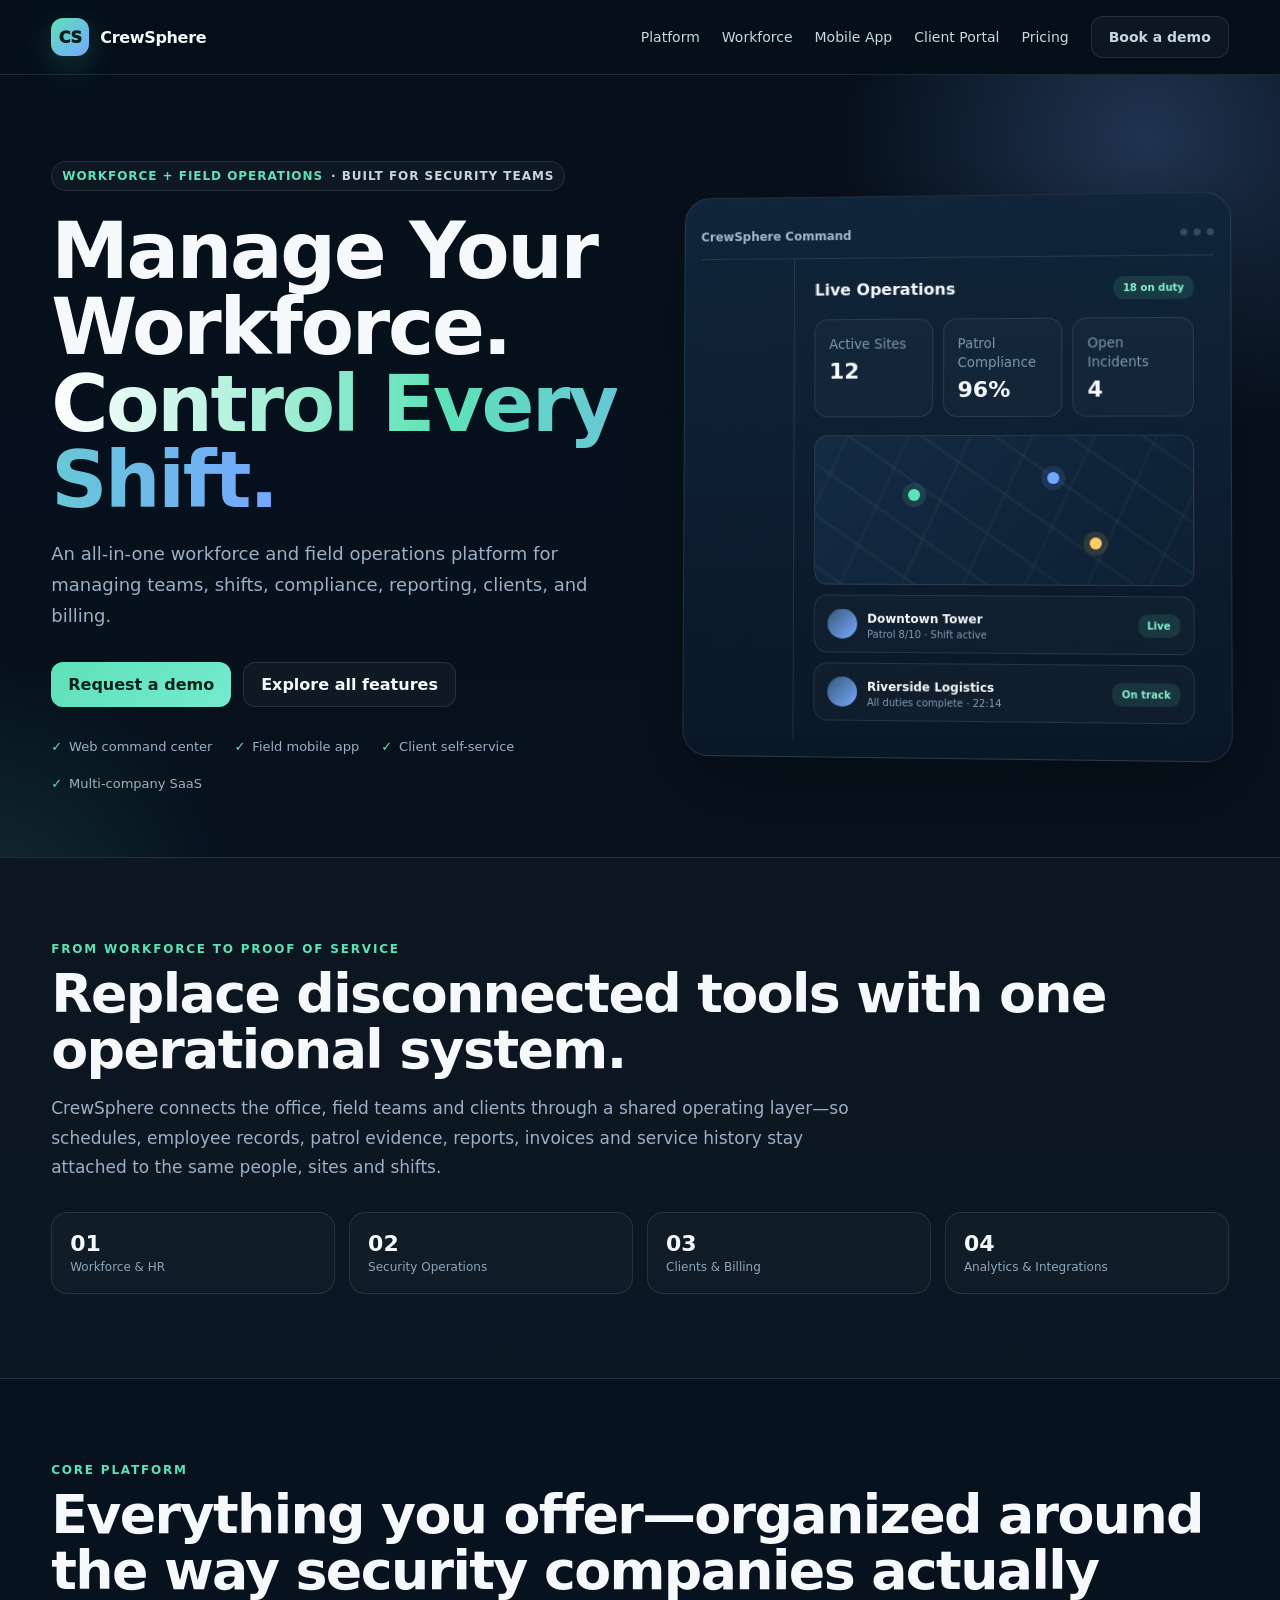
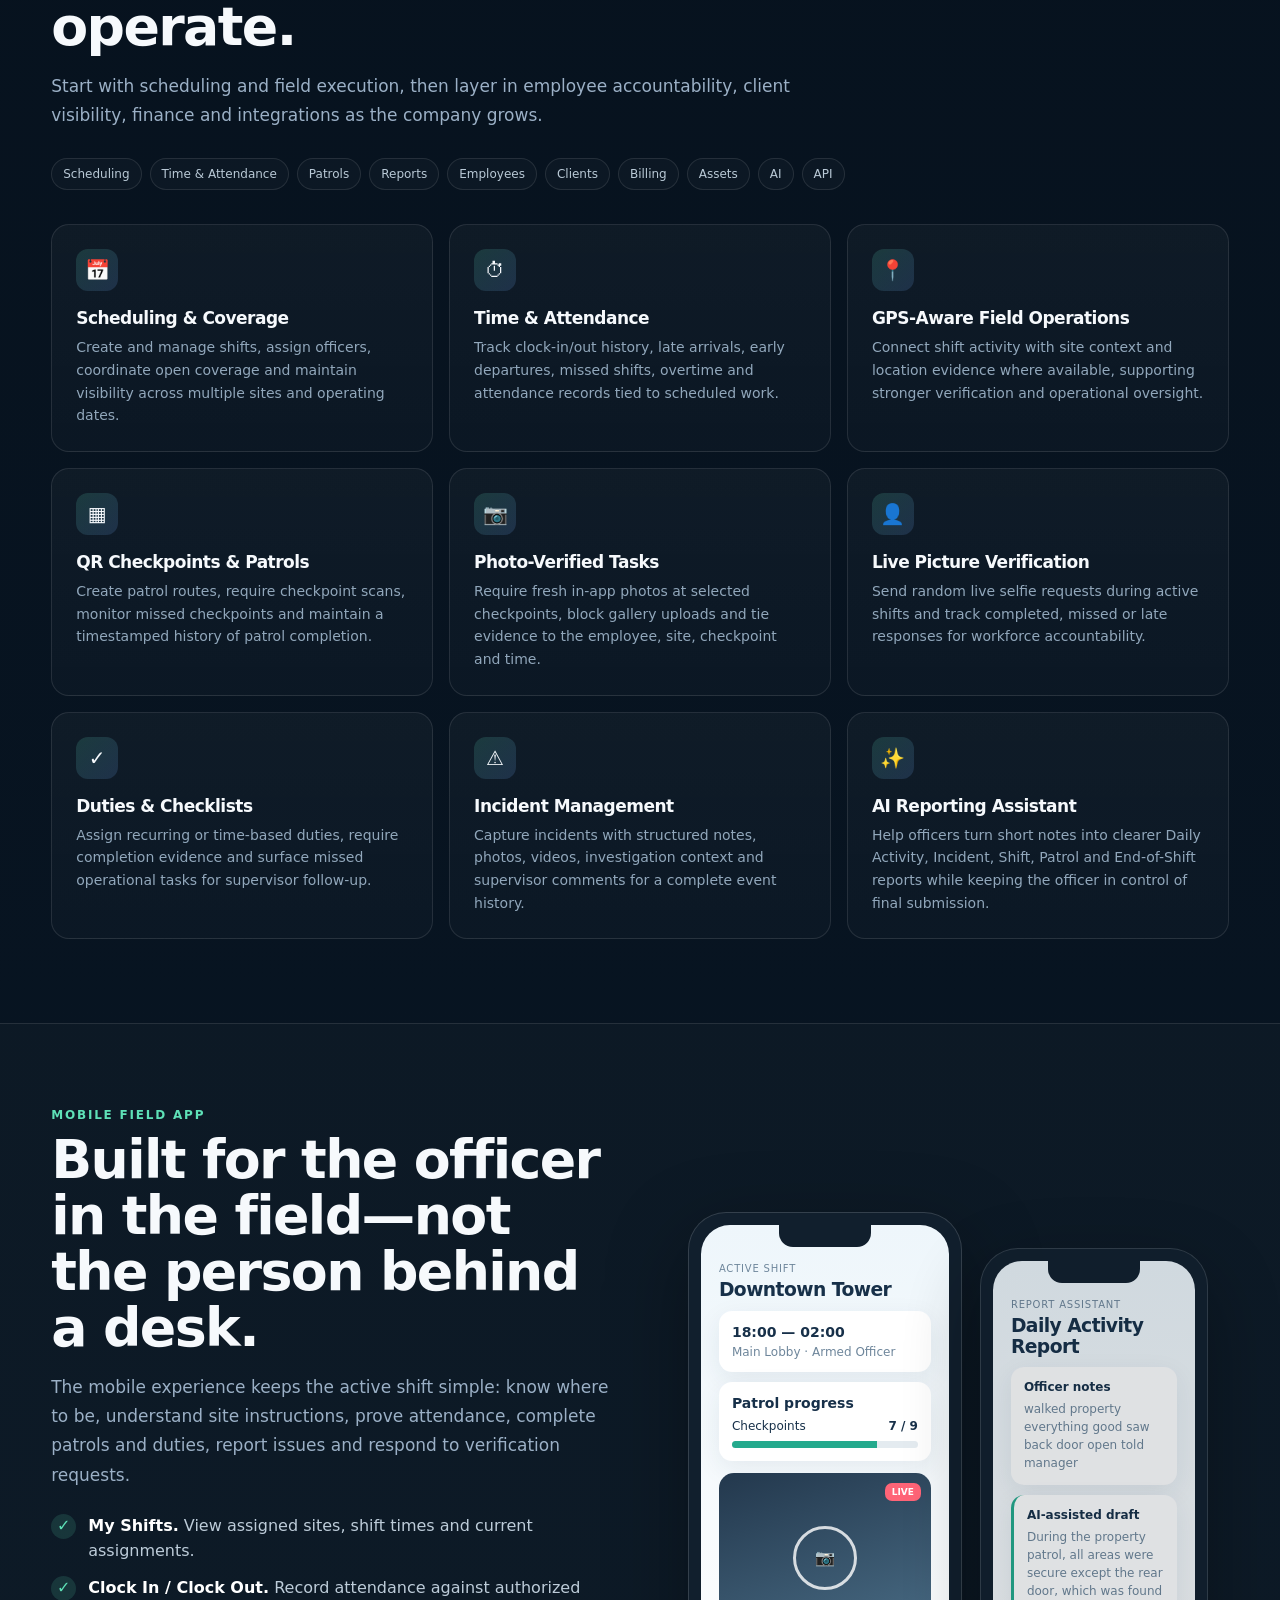
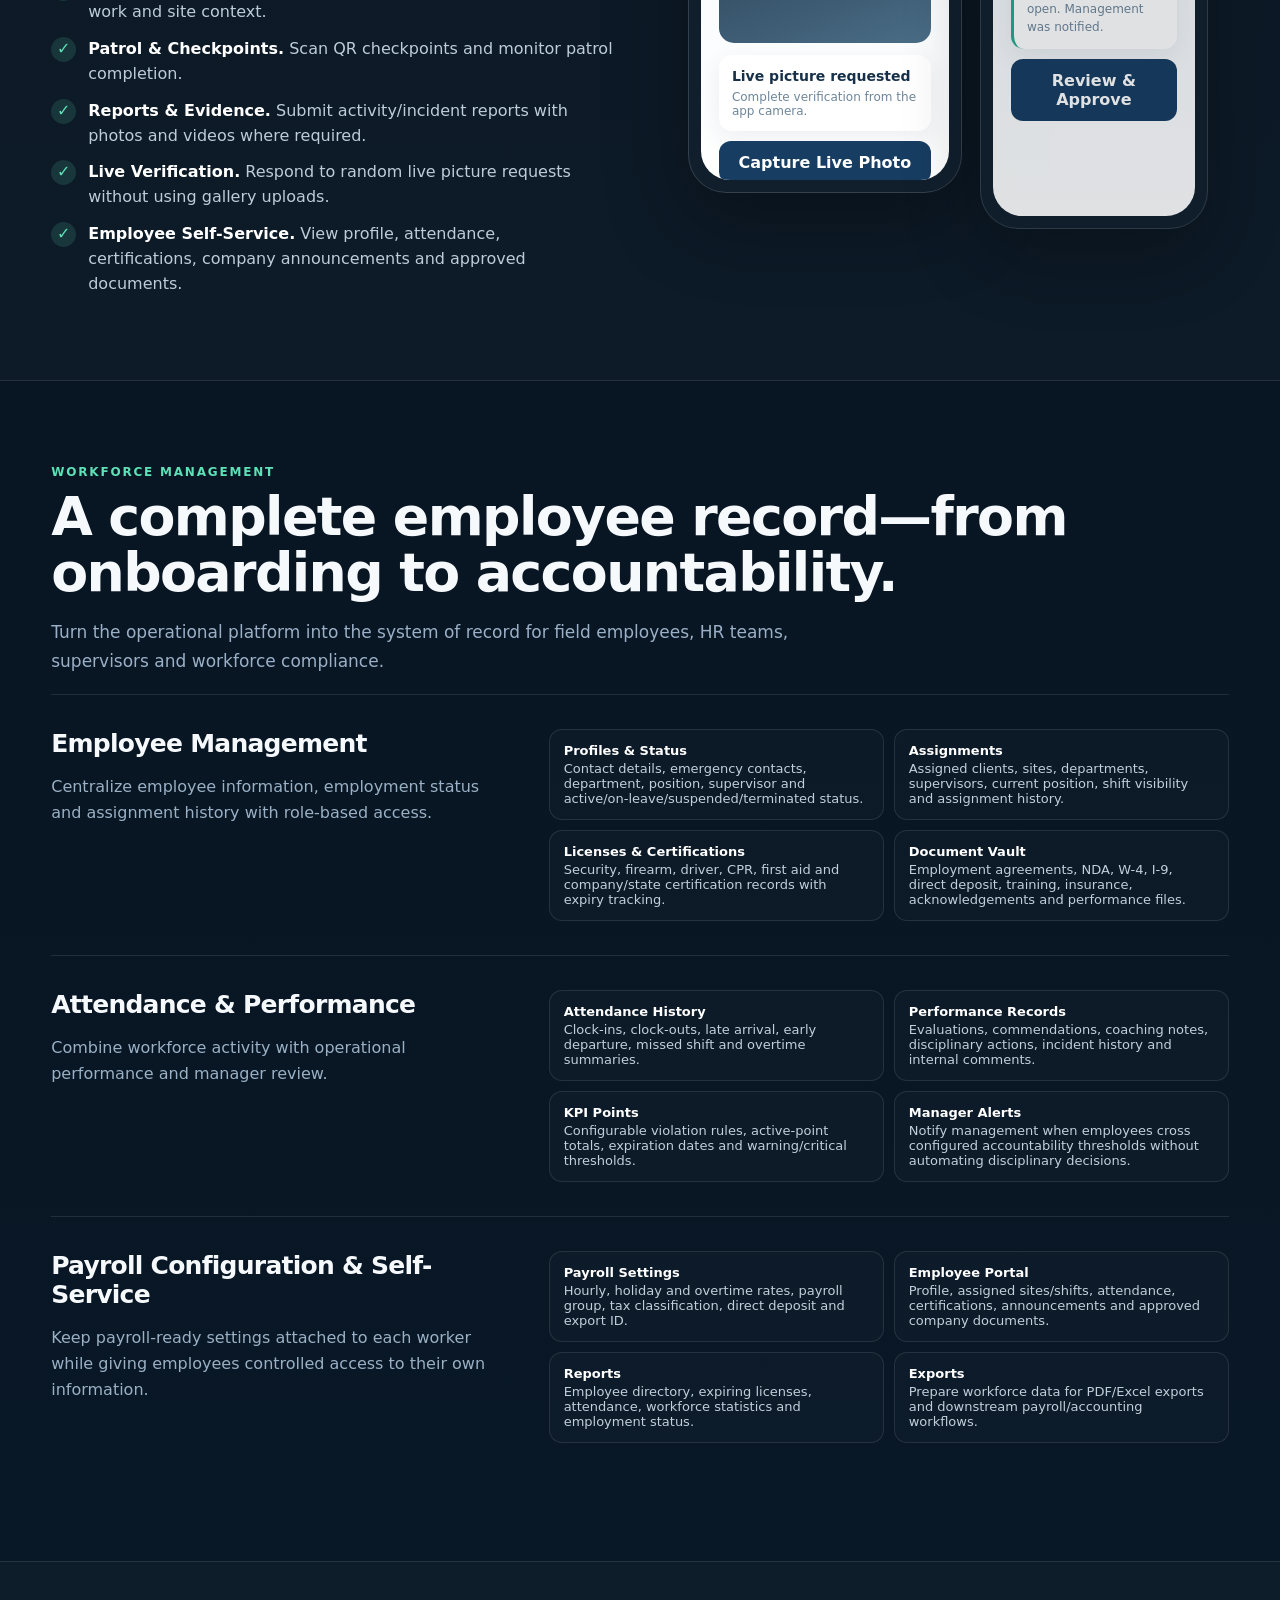
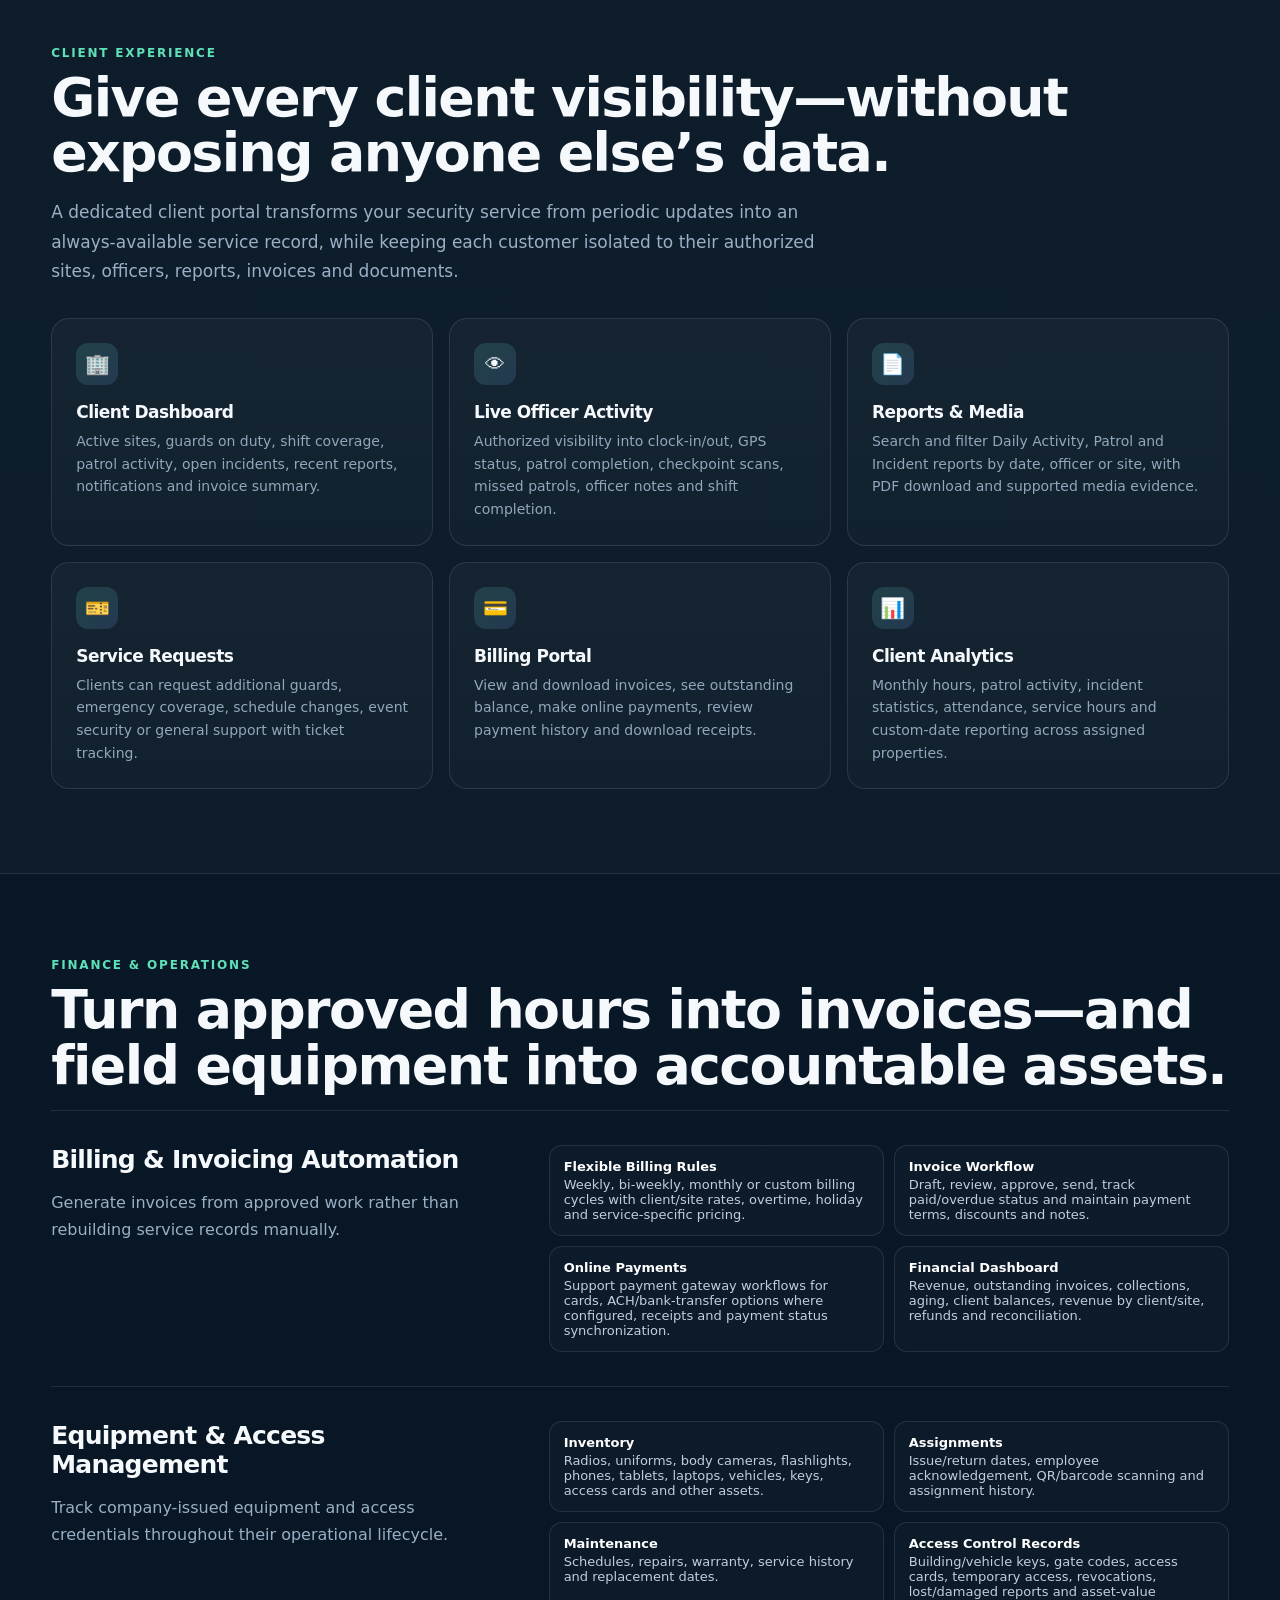
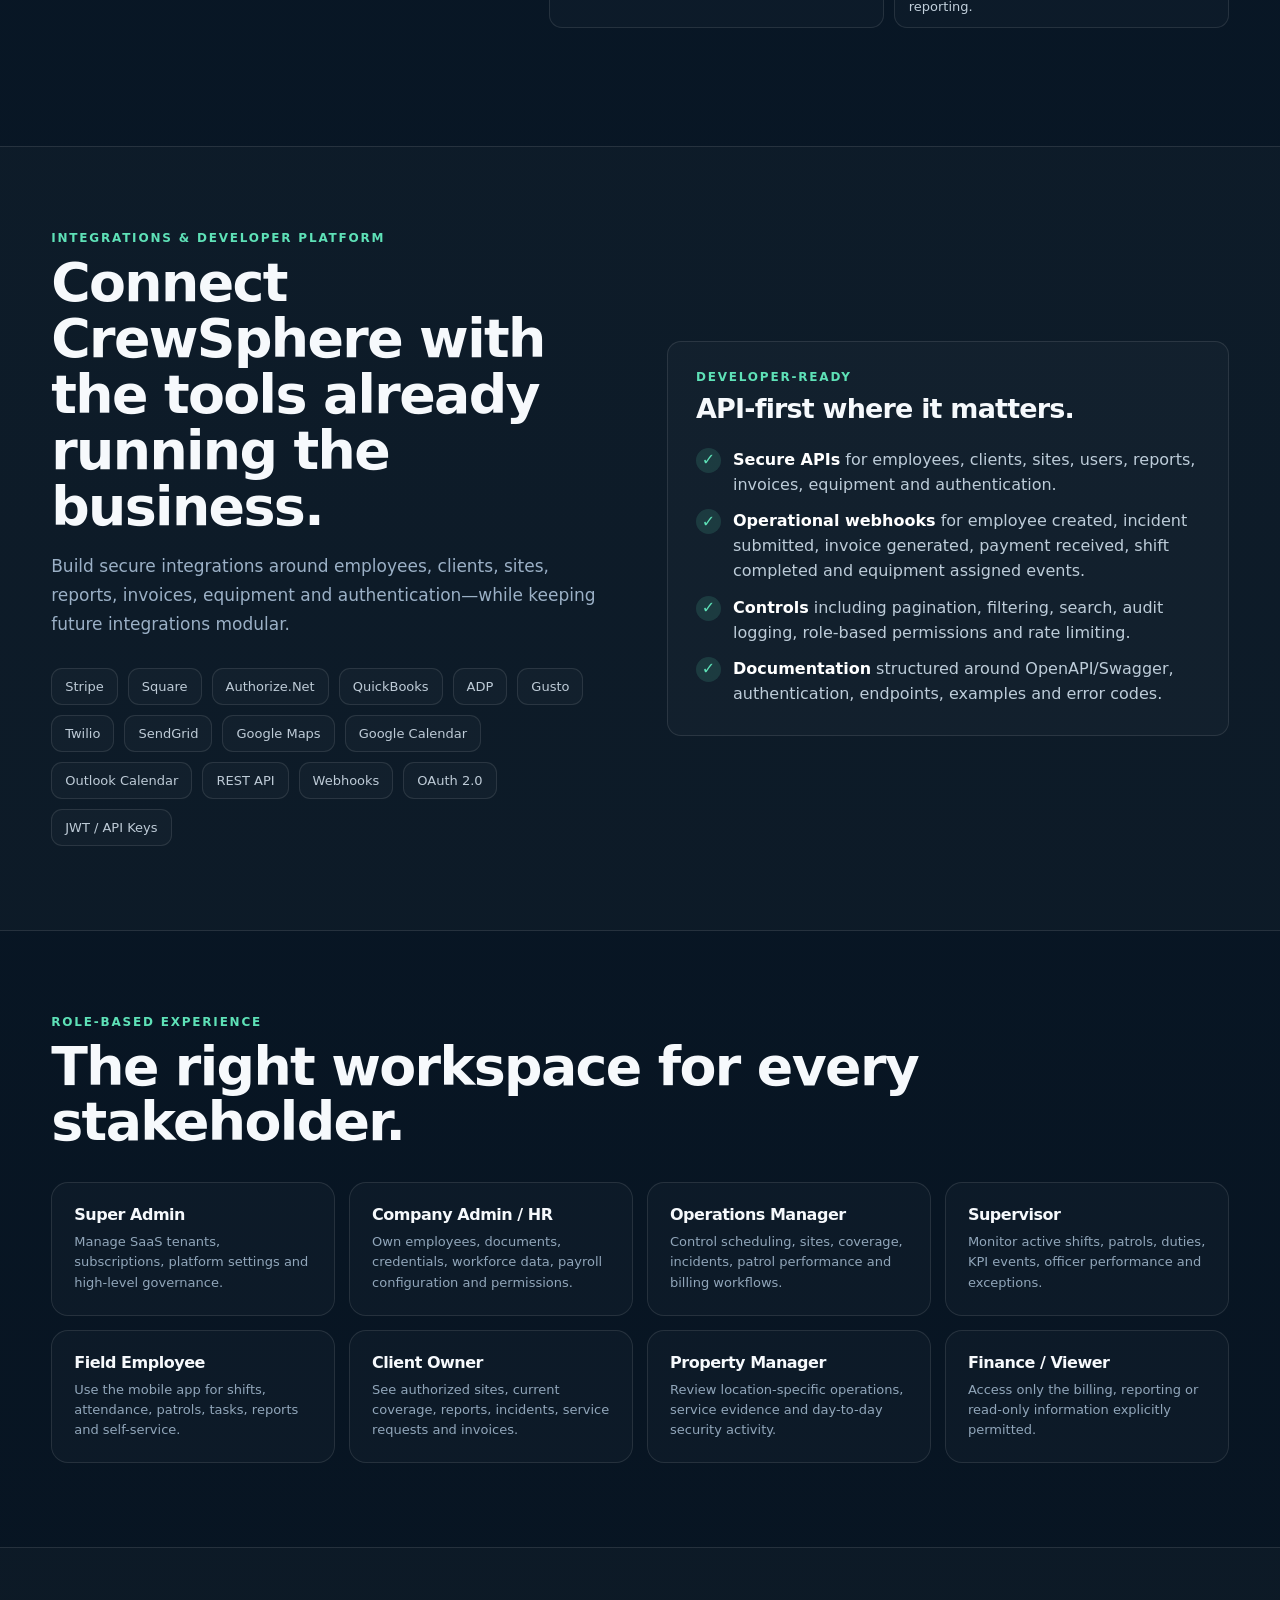
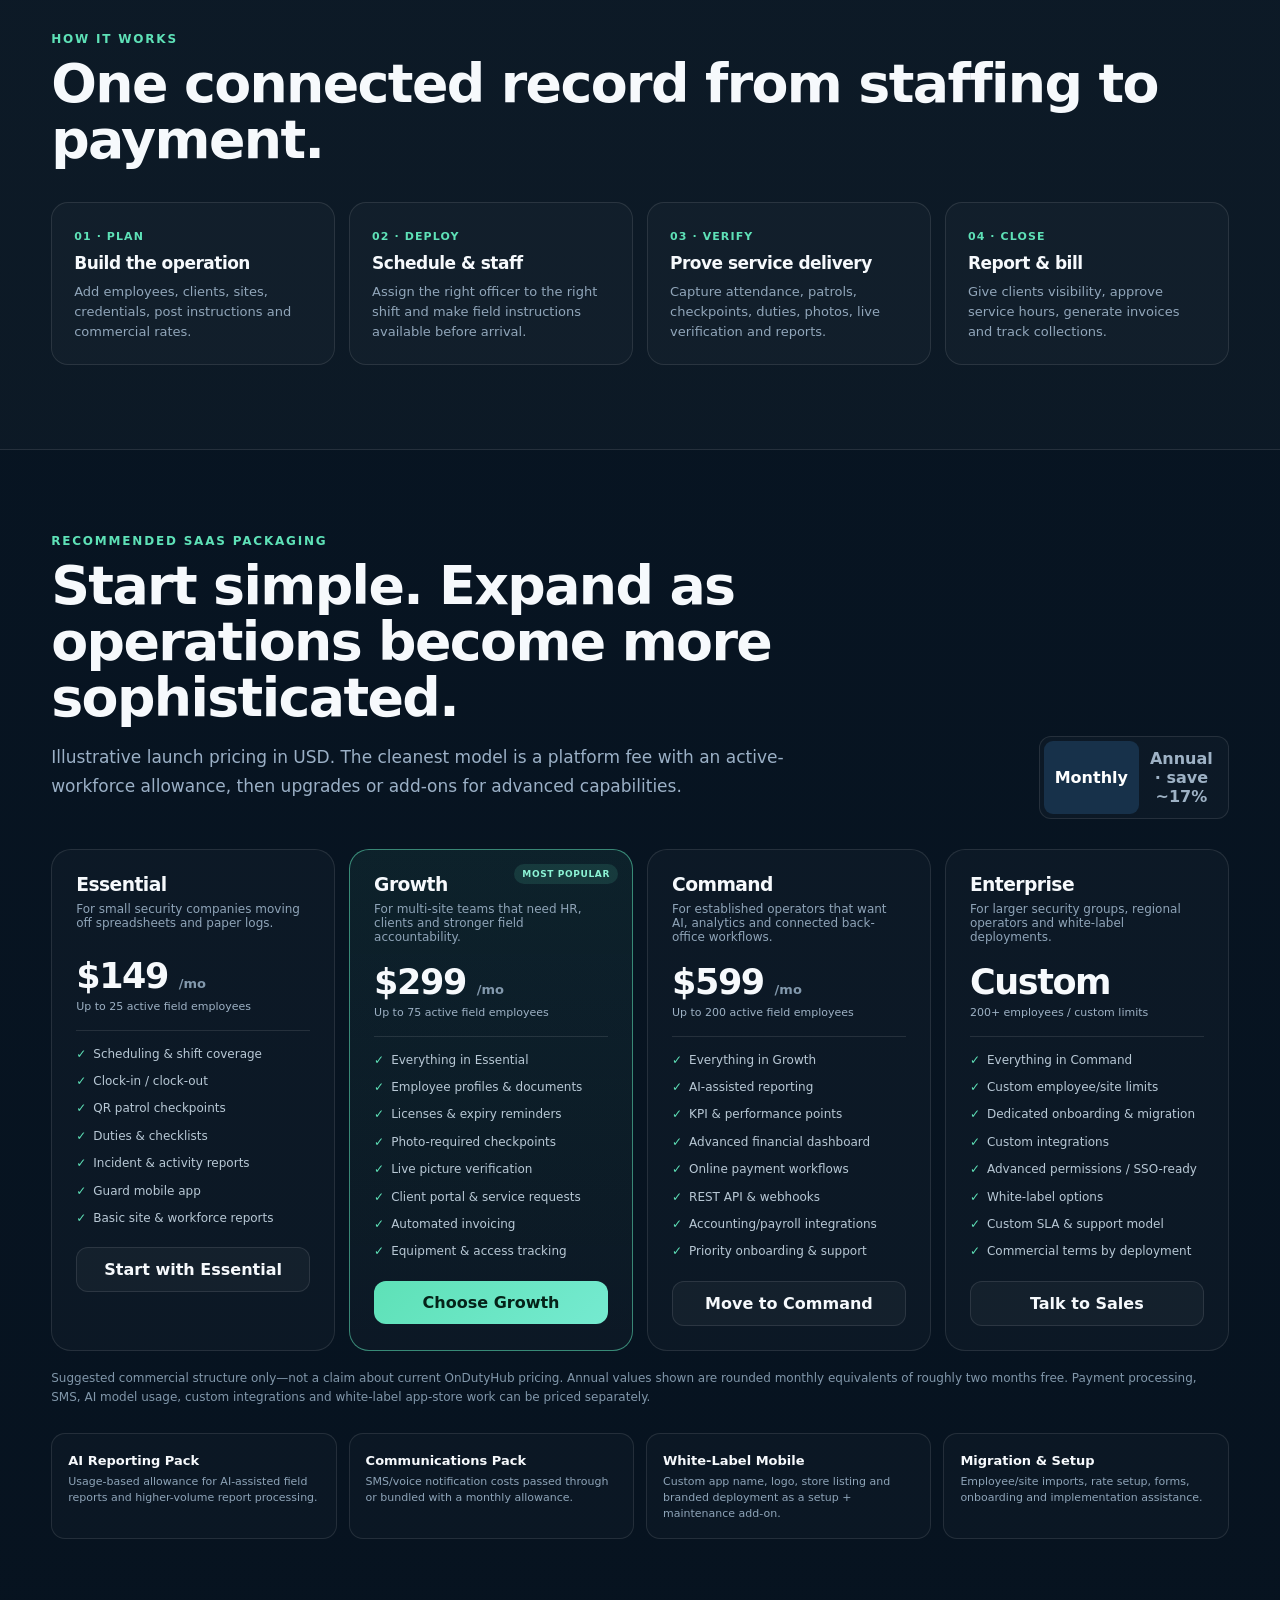
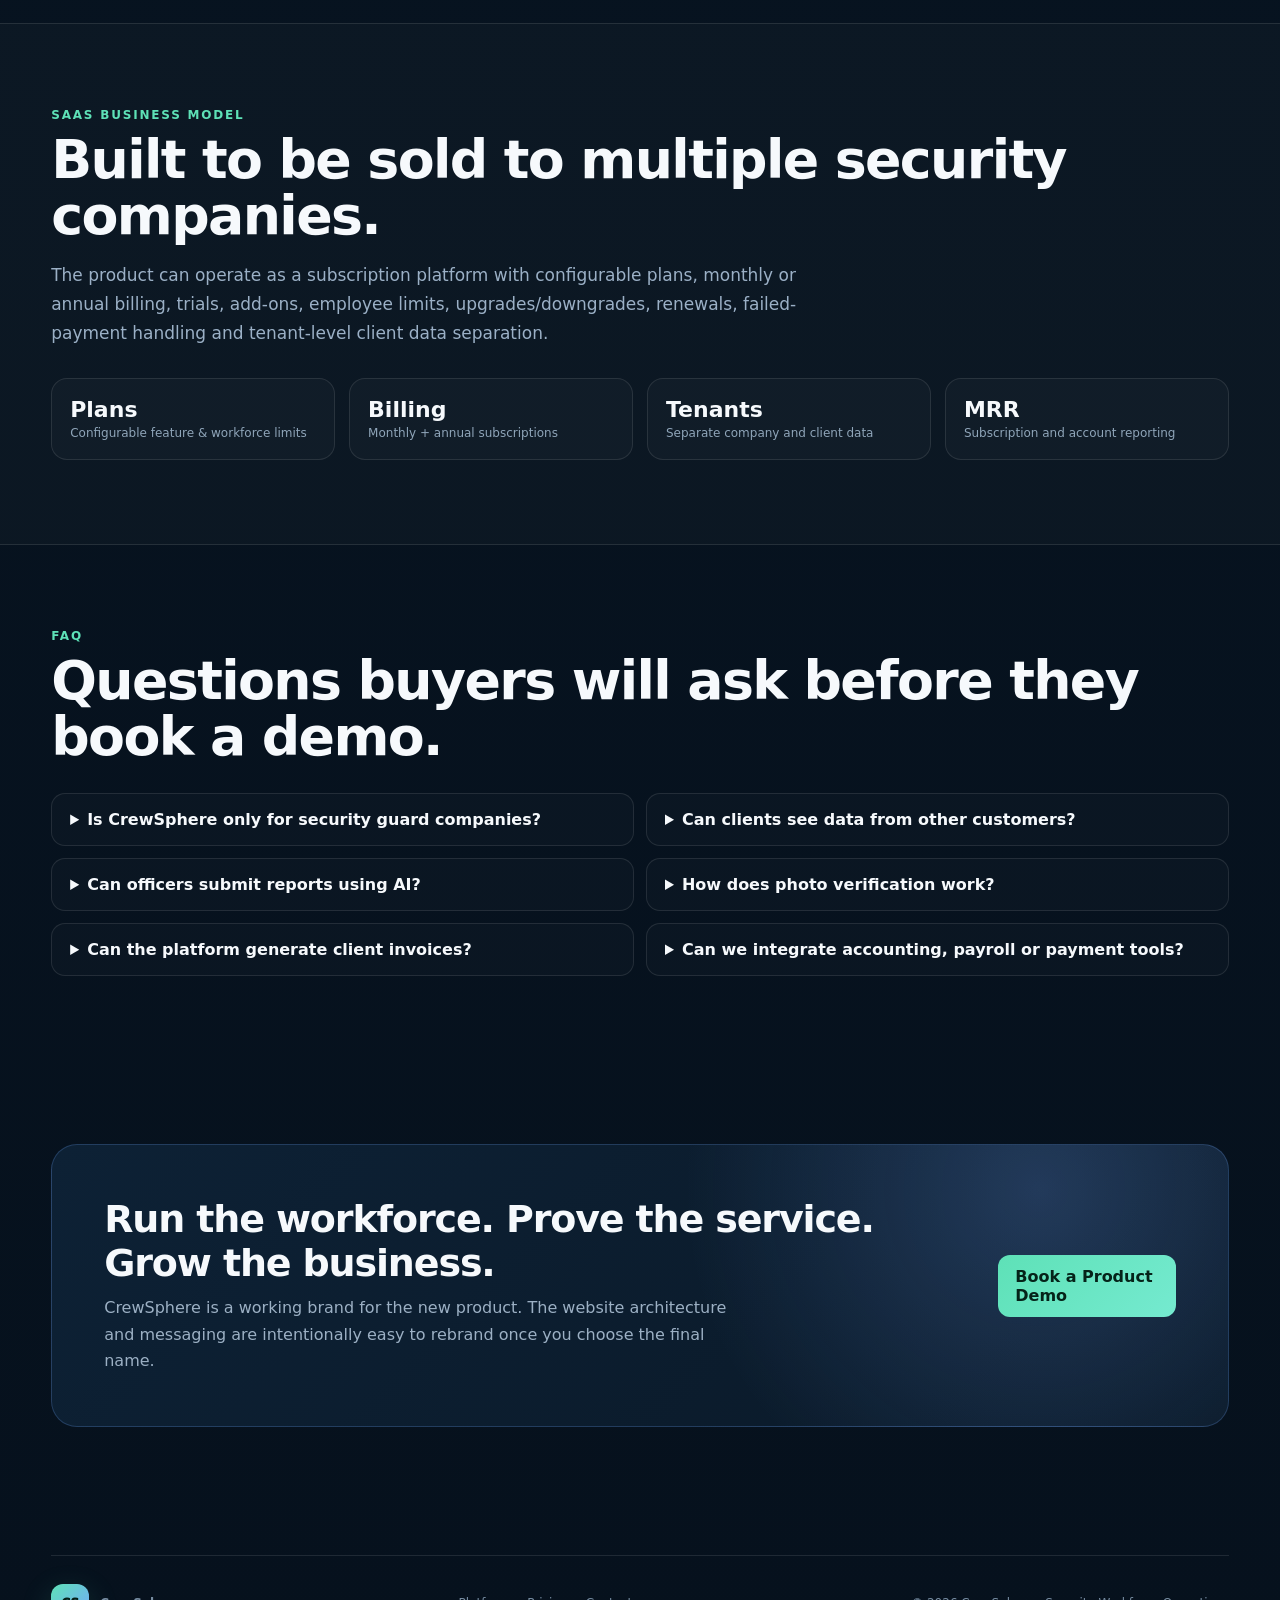
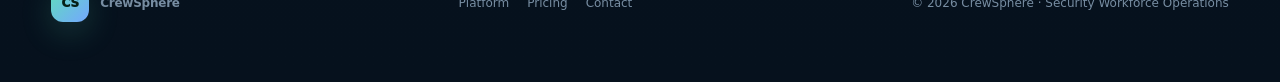
==== index.html @ 6fa88375 "Add CrewSphere marketing website" ====
<!DOCTYPE html>
<html lang="en">
<head>
  <meta charset="UTF-8" />
  <meta name="viewport" content="width=device-width, initial-scale=1.0" />
  <meta name="description" content="CrewSphere is an all-in-one workforce and field operations platform for managing teams, shifts, compliance, reporting, clients, and billing." />
  <title>CrewSphere — Manage Your Workforce. Control Every Shift.</title>
  <style>
    :root{
      --bg:#07111d;--bg2:#0a1726;--panel:#0d1d2e;--panel2:#10263d;--ink:#f6f9fc;--muted:#9bb0c6;
      --brand:#5ee1b7;--brand2:#74a7ff;--warn:#ffca69;--danger:#ff7f8f;--line:rgba(255,255,255,.10);
      --shadow:0 26px 80px rgba(0,0,0,.34);--radius:22px
    }
    *{box-sizing:border-box}html{scroll-behavior:smooth}body{margin:0;font-family:Inter,ui-sans-serif,system-ui,-apple-system,BlinkMacSystemFont,"Segoe UI",sans-serif;background:linear-gradient(180deg,#06101b 0%,#091827 46%,#06111d 100%);color:var(--ink)}
    a{color:inherit;text-decoration:none}button{font:inherit}.wrap{width:min(1200px,92%);margin:auto}.muted{color:var(--muted)}
    .nav{position:sticky;top:0;z-index:50;background:rgba(6,16,27,.82);backdrop-filter:blur(18px);border-bottom:1px solid var(--line)}
    .nav-inner{height:74px;display:flex;align-items:center;justify-content:space-between;gap:22px}.brand{display:flex;align-items:center;gap:11px;font-weight:850;letter-spacing:-.02em}.mark{display:grid;place-items:center;width:38px;height:38px;border-radius:12px;background:linear-gradient(135deg,var(--brand),var(--brand2));color:#052017;font-weight:950;box-shadow:0 10px 32px rgba(94,225,183,.18)}
    .navlinks{display:flex;align-items:center;gap:22px;color:#c9d6e2;font-size:14px}.navlinks>a:not(.btn):hover{color:#fff}.btn{display:inline-flex;align-items:center;justify-content:center;gap:8px;padding:12px 17px;border:1px solid var(--line);border-radius:12px;font-weight:750;cursor:pointer;transition:.2s}.btn:hover{transform:translateY(-1px);border-color:rgba(255,255,255,.25)}.btn.primary{background:linear-gradient(135deg,var(--brand),#75ead0);color:#052319;border:0}.btn.soft{background:rgba(255,255,255,.035)}
    .hero{padding:86px 0 66px;position:relative;overflow:hidden}.hero:before{content:"";position:absolute;width:650px;height:650px;border-radius:50%;background:radial-gradient(circle,rgba(116,167,255,.23),transparent 66%);right:-190px;top:-260px;pointer-events:none}.hero:after{content:"";position:absolute;width:500px;height:500px;border-radius:50%;background:radial-gradient(circle,rgba(94,225,183,.12),transparent 68%);left:-260px;bottom:-300px;pointer-events:none}
    .hero-grid{display:grid;grid-template-columns:1.02fr .98fr;gap:58px;align-items:center}.eyebrow{display:inline-flex;align-items:center;gap:8px;padding:7px 10px;border:1px solid var(--line);border-radius:999px;color:#c6d5e1;background:rgba(255,255,255,.035);font-size:12px;font-weight:800;letter-spacing:.08em;text-transform:uppercase}.eyebrow b{color:var(--brand)}
    h1,h2,h3,h4{letter-spacing:-.03em}h1{font-size:clamp(48px,6.2vw,78px);line-height:.98;margin:22px 0 20px}.gradient{background:linear-gradient(90deg,#fff,var(--brand),var(--brand2));-webkit-background-clip:text;background-clip:text;color:transparent}.lead{font-size:18px;line-height:1.72;color:var(--muted);max-width:720px}.hero-actions{display:flex;gap:12px;flex-wrap:wrap;margin-top:30px}.hero-meta{display:flex;gap:22px;flex-wrap:wrap;margin-top:32px;color:#9cb0c3;font-size:13px}.hero-meta span:before{content:"✓";color:var(--brand);font-weight:900;margin-right:7px}
    .app-shell{border:1px solid var(--line);border-radius:26px;background:linear-gradient(180deg,#10253a,#0a1726);box-shadow:var(--shadow);padding:16px;transform:perspective(1200px) rotateY(-3deg) rotateX(1deg)}.app-top{height:46px;border-bottom:1px solid var(--line);display:flex;align-items:center;justify-content:space-between;color:#a6b9ca;font-size:12px}.lights{display:flex;gap:6px}.light{width:7px;height:7px;border-radius:50%;background:#334c63}.app-body{display:grid;grid-template-columns:96px 1fr;min-height:468px}.app-side{border-right:1px solid var(--line);padding:18px 10px}.side-line{height:9px;border-radius:5px;background:#29425a;margin:16px 0}.side-line.active{background:linear-gradient(90deg,var(--brand),var(--brand2))}.dash{padding:20px}.dash-head{display:flex;align-items:center;justify-content:space-between;gap:15px}.status{padding:6px 9px;border-radius:9px;background:rgba(94,225,183,.12);color:#88f1d2;font-size:10px;font-weight:800}.stats{display:grid;grid-template-columns:repeat(3,1fr);gap:10px;margin:18px 0}.stat,.mini-card{border:1px solid var(--line);background:rgba(255,255,255,.025);border-radius:14px}.stat{padding:14px}.stat small{color:#8098ad}.stat strong{display:block;font-size:22px;margin-top:6px}.ops-map{height:150px;position:relative;overflow:hidden;background:linear-gradient(135deg,#132b43,#0d2033);border-radius:14px;border:1px solid var(--line)}.ops-map:before{content:"";position:absolute;inset:-20%;background:repeating-linear-gradient(35deg,transparent 0 38px,rgba(255,255,255,.035) 40px 42px),repeating-linear-gradient(115deg,transparent 0 52px,rgba(255,255,255,.028) 54px 56px)}.pin{position:absolute;width:12px;height:12px;border-radius:50%;background:var(--brand);box-shadow:0 0 0 6px rgba(94,225,183,.13)}.pin.p1{left:25%;top:36%}.pin.p2{left:62%;top:24%;background:var(--brand2);box-shadow:0 0 0 6px rgba(116,167,255,.13)}.pin.p3{left:73%;top:68%;background:var(--warn);box-shadow:0 0 0 6px rgba(255,202,105,.13)}.row{display:flex;align-items:center;justify-content:space-between;gap:12px;padding:12px 13px;margin-top:10px}.person{display:flex;gap:10px;align-items:center}.avatar{width:30px;height:30px;border-radius:50%;background:linear-gradient(135deg,#355876,#78a9ff)}.person b{font-size:12px}.person small{display:block;color:#849bb0;font-size:10px;margin-top:2px}
    section{padding:84px 0}.kicker{color:var(--brand);font-size:12px;text-transform:uppercase;letter-spacing:.15em;font-weight:900}.title{font-size:clamp(34px,4.2vw,54px);line-height:1.04;margin:10px 0 16px}.copy{max-width:800px;color:var(--muted);font-size:17px;line-height:1.72}.band{border-top:1px solid var(--line);border-bottom:1px solid var(--line);background:rgba(255,255,255,.018)}
    .proof{display:grid;grid-template-columns:repeat(4,1fr);gap:14px;margin-top:30px}.proof-card{padding:18px;border:1px solid var(--line);border-radius:16px;background:rgba(255,255,255,.025)}.proof-card strong{display:block;font-size:22px}.proof-card span{font-size:12px;color:#8fa5b9}
    .feature-nav{display:flex;gap:8px;flex-wrap:wrap;margin:28px 0 34px}.chip{padding:8px 11px;border:1px solid var(--line);border-radius:999px;color:#b9c9d6;background:rgba(255,255,255,.025);font-size:12px}
    .feature-grid{display:grid;grid-template-columns:repeat(3,1fr);gap:16px}.feature{padding:24px;border-radius:18px;border:1px solid var(--line);background:linear-gradient(180deg,rgba(255,255,255,.035),rgba(255,255,255,.018));min-height:190px}.icon{display:grid;place-items:center;width:42px;height:42px;border-radius:12px;background:linear-gradient(135deg,rgba(94,225,183,.16),rgba(116,167,255,.16));font-size:20px}.feature h3{font-size:17px;margin:17px 0 8px}.feature p{font-size:14px;line-height:1.62;color:#91a7bb;margin:0}
    .split{display:grid;grid-template-columns:1fr 1fr;gap:54px;align-items:center}.checklist{display:grid;gap:12px;margin-top:24px}.check{display:flex;gap:12px;line-height:1.55;color:#bdccd9}.check:before{content:"✓";flex:0 0 25px;width:25px;height:25px;border-radius:50%;display:grid;place-items:center;background:rgba(94,225,183,.14);color:var(--brand);font-weight:900}.check b{color:#fff}
    .phone-wrap{display:flex;justify-content:center;gap:18px;align-items:flex-end}.phone{width:274px;padding:12px;border-radius:38px;background:#111f2d;border:1px solid rgba(255,255,255,.15);box-shadow:var(--shadow)}.phone.secondary{width:228px;transform:translateY(36px);opacity:.87}.screen{height:555px;border-radius:29px;padding:18px;background:linear-gradient(180deg,#eef6fb,#fff);color:#173049;overflow:hidden}.notch{width:92px;height:22px;background:#111f2d;border-radius:0 0 14px 14px;margin:-18px auto 16px}.mob-label{font-size:10px;color:#6e869b;text-transform:uppercase;letter-spacing:.08em}.mob-card{padding:13px;border-radius:13px;background:#fff;box-shadow:0 8px 26px rgba(26,53,81,.08);margin:10px 0;font-size:12px}.mob-card strong{font-size:14px}.progress{height:7px;background:#e4ebf0;border-radius:8px;overflow:hidden;margin-top:8px}.progress i{display:block;height:100%;width:78%;background:#24aa8d}.camera{height:170px;border-radius:15px;background:linear-gradient(160deg,#23384d,#4a6d86);display:grid;place-items:center;color:#fff;margin:12px 0;position:relative}.camera:after{content:"LIVE";position:absolute;top:10px;right:10px;background:#ff6477;color:#fff;padding:4px 7px;border-radius:7px;font-size:9px;font-weight:900}.camcircle{width:64px;height:64px;border-radius:50%;border:3px solid rgba(255,255,255,.8);display:grid;place-items:center}.mob-btn{width:100%;border:0;border-radius:12px;padding:12px;background:#173d62;color:#fff;font-weight:800}.bottomnav{display:flex;justify-content:space-around;color:#6d859a;font-size:9px;margin-top:15px}
    .module{display:grid;grid-template-columns:.8fr 1.2fr;gap:44px;padding:34px 0;border-top:1px solid var(--line)}.module:first-child{margin-top:26px}.module h3{font-size:25px;margin:0 0 10px}.module-intro{color:#9ab0c4;line-height:1.65}.module-list{display:grid;grid-template-columns:repeat(2,1fr);gap:10px}.module-list div{padding:13px 14px;border:1px solid var(--line);border-radius:13px;background:rgba(255,255,255,.02);font-size:13px;color:#c1cfdb}.module-list b{color:#fff;display:block;margin-bottom:3px}
    .roles{display:grid;grid-template-columns:repeat(4,1fr);gap:14px;margin-top:32px}.role{padding:22px;border:1px solid var(--line);border-radius:17px;background:rgba(255,255,255,.025)}.role h4{margin:0 0 8px;font-size:16px}.role p{margin:0;color:#91a6ba;font-size:13px;line-height:1.55}
    .workflow{display:grid;grid-template-columns:repeat(4,1fr);gap:14px;margin-top:34px}.step{position:relative;padding:22px;border:1px solid var(--line);border-radius:17px;background:rgba(255,255,255,.022)}.num{font-size:11px;color:var(--brand);font-weight:900;letter-spacing:.1em}.step h4{font-size:17px;margin:9px 0}.step p{font-size:13px;color:#91a6ba;line-height:1.55;margin:0}
    .pricing-head{display:flex;justify-content:space-between;align-items:end;gap:24px}.billing-toggle{display:flex;border:1px solid var(--line);border-radius:12px;padding:4px;background:rgba(255,255,255,.025)}.billing-toggle button{border:0;background:transparent;color:#9eb2c5;padding:8px 11px;border-radius:9px;cursor:pointer;font-weight:700}.billing-toggle button.active{background:#17314a;color:#fff}.price-grid{display:grid;grid-template-columns:repeat(4,1fr);gap:14px;margin-top:30px}.price{padding:24px;border:1px solid var(--line);border-radius:20px;background:rgba(255,255,255,.025);position:relative}.price.popular{border-color:rgba(94,225,183,.55);background:linear-gradient(180deg,rgba(94,225,183,.07),rgba(255,255,255,.025))}.badge{position:absolute;top:14px;right:14px;padding:5px 8px;border-radius:999px;background:rgba(94,225,183,.13);color:#8cf3d5;font-size:9px;font-weight:900;text-transform:uppercase;letter-spacing:.07em}.price h3{margin:0 0 7px}.price .who{color:#8fa4b8;font-size:12px;min-height:36px}.amount{font-size:35px;font-weight:900;letter-spacing:-.04em;margin:18px 0 4px}.amount small{font-size:13px;color:#8298ac;font-weight:600;letter-spacing:0}.limit{font-size:11px;color:#9db1c4;border-bottom:1px solid var(--line);padding-bottom:17px;margin-bottom:15px}.price ul{list-style:none;padding:0;margin:0;display:grid;gap:10px}.price li{font-size:12px;color:#b8c8d5;line-height:1.45}.price li:before{content:"✓";color:var(--brand);font-weight:900;margin-right:7px}.price .btn{width:100%;margin-top:20px}.fineprint{font-size:12px;color:#8197aa;margin-top:18px;line-height:1.6}
    .addons{display:grid;grid-template-columns:repeat(4,1fr);gap:12px;margin-top:26px}.addon{padding:16px;border:1px solid var(--line);border-radius:14px;background:rgba(255,255,255,.018)}.addon b{font-size:13px}.addon span{display:block;color:#8ea4b8;font-size:11px;margin-top:5px;line-height:1.45}
    .integration-cloud{display:flex;flex-wrap:wrap;gap:10px;margin-top:28px}.integration-cloud span{padding:10px 13px;border-radius:11px;border:1px solid var(--line);background:rgba(255,255,255,.025);color:#becbd7;font-size:13px}
    .faq{display:grid;grid-template-columns:1fr 1fr;gap:12px;margin-top:28px}.faq details{border:1px solid var(--line);border-radius:14px;background:rgba(255,255,255,.02);padding:16px 18px}.faq summary{cursor:pointer;font-weight:750}.faq p{color:#92a7ba;line-height:1.6;font-size:13px;margin-bottom:0}
    .cta{padding:52px;border-radius:26px;border:1px solid rgba(116,167,255,.22);background:radial-gradient(circle at 84% 16%,rgba(116,167,255,.22),transparent 35%),linear-gradient(135deg,#0d2135,#0a1928)}.cta-inner{display:flex;justify-content:space-between;align-items:center;gap:30px}.cta h2{font-size:38px;margin:0 0 10px}.cta p{max-width:650px;color:#9cb0c4;line-height:1.65;margin:0}
    footer{padding:44px 0 60px;color:#778da2;font-size:12px}.foot{display:flex;justify-content:space-between;gap:20px;align-items:center;border-top:1px solid var(--line);padding-top:28px}.footlinks{display:flex;gap:18px}
    @media(max-width:1020px){.hero-grid,.split{grid-template-columns:1fr}.app-shell{transform:none}.feature-grid{grid-template-columns:repeat(2,1fr)}.price-grid{grid-template-columns:repeat(2,1fr)}.proof{grid-template-columns:repeat(2,1fr)}.roles,.workflow{grid-template-columns:repeat(2,1fr)}.module{grid-template-columns:1fr}.addons{grid-template-columns:repeat(2,1fr)}.navlinks a:not(.btn){display:none}.phone-wrap{margin-top:10px}.pricing-head{align-items:start;flex-direction:column}}
    @media(max-width:680px){.hero{padding-top:54px}h1{font-size:49px}.feature-grid,.price-grid,.proof,.roles,.workflow,.module-list,.faq,.addons{grid-template-columns:1fr}.stats{grid-template-columns:1fr}.app-body{grid-template-columns:58px 1fr}.phone.secondary{display:none}.cta{padding:32px 22px}.cta-inner{display:block}.cta .btn{margin-top:22px}.foot{align-items:flex-start;flex-direction:column}.nav-inner{height:68px}.navlinks .btn.soft{display:none}}
  </style>
</head>
<body>
<nav class="nav">
  <div class="wrap nav-inner">
    <a class="brand" href="#"><span class="mark">CS</span><span>CrewSphere</span></a>
    <div class="navlinks">
      <a href="#platform">Platform</a><a href="#workforce">Workforce</a><a href="#mobile">Mobile App</a><a href="#clients">Client Portal</a><a href="#pricing">Pricing</a><a class="btn soft" href="#contact">Book a demo</a>
    </div>
  </div>
</nav>

<header class="hero">
  <div class="wrap hero-grid">
    <div>
      <span class="eyebrow"><b>WORKFORCE + FIELD OPERATIONS</b> · BUILT FOR SECURITY TEAMS</span>
      <h1>Manage Your Workforce. <span class="gradient">Control Every Shift.</span></h1>
      <p class="lead">An all-in-one workforce and field operations platform for managing teams, shifts, compliance, reporting, clients, and billing.</p>
      <div class="hero-actions"><a class="btn primary" href="#contact">Request a demo</a><a class="btn soft" href="#platform">Explore all features</a></div>
      <div class="hero-meta"><span>Web command center</span><span>Field mobile app</span><span>Client self-service</span><span>Multi-company SaaS</span></div>
    </div>
    <div class="app-shell" aria-label="CrewSphere operations dashboard concept">
      <div class="app-top"><strong>CrewSphere Command</strong><div class="lights"><i class="light"></i><i class="light"></i><i class="light"></i></div></div>
      <div class="app-body"><aside class="app-side"><i class="side-line active"></i><i class="side-line"></i><i class="side-line"></i><i class="side-line"></i><i class="side-line"></i><i class="side-line"></i><i class="side-line"></i></aside>
        <main class="dash"><div class="dash-head"><b>Live Operations</b><span class="status">18 on duty</span></div><div class="stats"><div class="stat"><small>Active Sites</small><strong>12</strong></div><div class="stat"><small>Patrol Compliance</small><strong>96%</strong></div><div class="stat"><small>Open Incidents</small><strong>4</strong></div></div><div class="ops-map"><i class="pin p1"></i><i class="pin p2"></i><i class="pin p3"></i></div><div class="mini-card row"><div class="person"><span class="avatar"></span><div><b>Downtown Tower</b><small>Patrol 8/10 · Shift active</small></div></div><span class="status">Live</span></div><div class="mini-card row"><div class="person"><span class="avatar"></span><div><b>Riverside Logistics</b><small>All duties complete · 22:14</small></div></div><span class="status">On track</span></div></main>
      </div>
    </div>
  </div>
</header>

<section class="band">
  <div class="wrap"><div class="kicker">From workforce to proof of service</div><h2 class="title">Replace disconnected tools with one operational system.</h2><p class="copy">CrewSphere connects the office, field teams and clients through a shared operating layer—so schedules, employee records, patrol evidence, reports, invoices and service history stay attached to the same people, sites and shifts.</p>
    <div class="proof"><div class="proof-card"><strong>01</strong><span>Workforce & HR</span></div><div class="proof-card"><strong>02</strong><span>Security Operations</span></div><div class="proof-card"><strong>03</strong><span>Clients & Billing</span></div><div class="proof-card"><strong>04</strong><span>Analytics & Integrations</span></div></div>
  </div>
</section>

<section id="platform">
  <div class="wrap"><div class="kicker">Core platform</div><h2 class="title">Everything you offer—organized around the way security companies actually operate.</h2><p class="copy">Start with scheduling and field execution, then layer in employee accountability, client visibility, finance and integrations as the company grows.</p>
    <div class="feature-nav"><span class="chip">Scheduling</span><span class="chip">Time & Attendance</span><span class="chip">Patrols</span><span class="chip">Reports</span><span class="chip">Employees</span><span class="chip">Clients</span><span class="chip">Billing</span><span class="chip">Assets</span><span class="chip">AI</span><span class="chip">API</span></div>
    <div class="feature-grid">
      <article class="feature"><div class="icon">📅</div><h3>Scheduling & Coverage</h3><p>Create and manage shifts, assign officers, coordinate open coverage and maintain visibility across multiple sites and operating dates.</p></article>
      <article class="feature"><div class="icon">⏱</div><h3>Time & Attendance</h3><p>Track clock-in/out history, late arrivals, early departures, missed shifts, overtime and attendance records tied to scheduled work.</p></article>
      <article class="feature"><div class="icon">📍</div><h3>GPS-Aware Field Operations</h3><p>Connect shift activity with site context and location evidence where available, supporting stronger verification and operational oversight.</p></article>
      <article class="feature"><div class="icon">▦</div><h3>QR Checkpoints & Patrols</h3><p>Create patrol routes, require checkpoint scans, monitor missed checkpoints and maintain a timestamped history of patrol completion.</p></article>
      <article class="feature"><div class="icon">📷</div><h3>Photo-Verified Tasks</h3><p>Require fresh in-app photos at selected checkpoints, block gallery uploads and tie evidence to the employee, site, checkpoint and time.</p></article>
      <article class="feature"><div class="icon">👤</div><h3>Live Picture Verification</h3><p>Send random live selfie requests during active shifts and track completed, missed or late responses for workforce accountability.</p></article>
      <article class="feature"><div class="icon">✓</div><h3>Duties & Checklists</h3><p>Assign recurring or time-based duties, require completion evidence and surface missed operational tasks for supervisor follow-up.</p></article>
      <article class="feature"><div class="icon">⚠</div><h3>Incident Management</h3><p>Capture incidents with structured notes, photos, videos, investigation context and supervisor comments for a complete event history.</p></article>
      <article class="feature"><div class="icon">✨</div><h3>AI Reporting Assistant</h3><p>Help officers turn short notes into clearer Daily Activity, Incident, Shift, Patrol and End-of-Shift reports while keeping the officer in control of final submission.</p></article>
    </div>
  </div>
</section>

<section id="mobile" class="band">
  <div class="wrap split">
    <div><div class="kicker">Mobile field app</div><h2 class="title">Built for the officer in the field—not the person behind a desk.</h2><p class="copy">The mobile experience keeps the active shift simple: know where to be, understand site instructions, prove attendance, complete patrols and duties, report issues and respond to verification requests.</p>
      <div class="checklist"><div class="check"><span><b>My Shifts.</b> View assigned sites, shift times and current assignments.</span></div><div class="check"><span><b>Clock In / Clock Out.</b> Record attendance against authorized work and site context.</span></div><div class="check"><span><b>Patrol & Checkpoints.</b> Scan QR checkpoints and monitor patrol completion.</span></div><div class="check"><span><b>Reports & Evidence.</b> Submit activity/incident reports with photos and videos where required.</span></div><div class="check"><span><b>Live Verification.</b> Respond to random live picture requests without using gallery uploads.</span></div><div class="check"><span><b>Employee Self-Service.</b> View profile, attendance, certifications, company announcements and approved documents.</span></div></div>
    </div>
    <div class="phone-wrap"><div class="phone"><div class="screen"><div class="notch"></div><div class="mob-label">Active shift</div><h3 style="margin:5px 0 11px">Downtown Tower</h3><div class="mob-card"><strong>18:00 — 02:00</strong><div style="margin-top:5px;color:#6e869b">Main Lobby · Armed Officer</div></div><div class="mob-card"><strong>Patrol progress</strong><div style="display:flex;justify-content:space-between;margin-top:8px"><span>Checkpoints</span><b>7 / 9</b></div><div class="progress"><i></i></div></div><div class="camera"><div class="camcircle">📷</div></div><div class="mob-card"><strong>Live picture requested</strong><div style="margin-top:6px;color:#6e869b">Complete verification from the app camera.</div></div><button class="mob-btn">Capture Live Photo</button><div class="bottomnav"><span>Home</span><span>Patrol</span><span>Reports</span><span>Profile</span></div></div></div>
      <div class="phone secondary"><div class="screen"><div class="notch"></div><div class="mob-label">Report assistant</div><h3 style="margin:5px 0 10px">Daily Activity Report</h3><div class="mob-card"><b>Officer notes</b><div style="margin-top:6px;color:#6e869b;line-height:1.5">walked property everything good saw back door open told manager</div></div><div class="mob-card" style="border-left:3px solid #24aa8d"><b>AI-assisted draft</b><div style="margin-top:6px;color:#6e869b;line-height:1.5">During the property patrol, all areas were secure except the rear door, which was found open. Management was notified.</div></div><button class="mob-btn">Review & Approve</button></div></div></div>
  </div>
</section>

<section id="workforce">
  <div class="wrap"><div class="kicker">Workforce management</div><h2 class="title">A complete employee record—from onboarding to accountability.</h2><p class="copy">Turn the operational platform into the system of record for field employees, HR teams, supervisors and workforce compliance.</p>
    <div class="module"><div><h3>Employee Management</h3><p class="module-intro">Centralize employee information, employment status and assignment history with role-based access.</p></div><div class="module-list"><div><b>Profiles & Status</b>Contact details, emergency contacts, department, position, supervisor and active/on-leave/suspended/terminated status.</div><div><b>Assignments</b>Assigned clients, sites, departments, supervisors, current position, shift visibility and assignment history.</div><div><b>Licenses & Certifications</b>Security, firearm, driver, CPR, first aid and company/state certification records with expiry tracking.</div><div><b>Document Vault</b>Employment agreements, NDA, W-4, I-9, direct deposit, training, insurance, acknowledgements and performance files.</div></div></div>
    <div class="module"><div><h3>Attendance & Performance</h3><p class="module-intro">Combine workforce activity with operational performance and manager review.</p></div><div class="module-list"><div><b>Attendance History</b>Clock-ins, clock-outs, late arrival, early departure, missed shift and overtime summaries.</div><div><b>Performance Records</b>Evaluations, commendations, coaching notes, disciplinary actions, incident history and internal comments.</div><div><b>KPI Points</b>Configurable violation rules, active-point totals, expiration dates and warning/critical thresholds.</div><div><b>Manager Alerts</b>Notify management when employees cross configured accountability thresholds without automating disciplinary decisions.</div></div></div>
    <div class="module"><div><h3>Payroll Configuration & Self-Service</h3><p class="module-intro">Keep payroll-ready settings attached to each worker while giving employees controlled access to their own information.</p></div><div class="module-list"><div><b>Payroll Settings</b>Hourly, holiday and overtime rates, payroll group, tax classification, direct deposit and export ID.</div><div><b>Employee Portal</b>Profile, assigned sites/shifts, attendance, certifications, announcements and approved company documents.</div><div><b>Reports</b>Employee directory, expiring licenses, attendance, workforce statistics and employment status.</div><div><b>Exports</b>Prepare workforce data for PDF/Excel exports and downstream payroll/accounting workflows.</div></div></div>
  </div>
</section>

<section id="clients" class="band">
  <div class="wrap"><div class="kicker">Client experience</div><h2 class="title">Give every client visibility—without exposing anyone else’s data.</h2><p class="copy">A dedicated client portal transforms your security service from periodic updates into an always-available service record, while keeping each customer isolated to their authorized sites, officers, reports, invoices and documents.</p>
    <div class="feature-grid" style="margin-top:32px">
      <article class="feature"><div class="icon">🏢</div><h3>Client Dashboard</h3><p>Active sites, guards on duty, shift coverage, patrol activity, open incidents, recent reports, notifications and invoice summary.</p></article>
      <article class="feature"><div class="icon">👁</div><h3>Live Officer Activity</h3><p>Authorized visibility into clock-in/out, GPS status, patrol completion, checkpoint scans, missed patrols, officer notes and shift completion.</p></article>
      <article class="feature"><div class="icon">📄</div><h3>Reports & Media</h3><p>Search and filter Daily Activity, Patrol and Incident reports by date, officer or site, with PDF download and supported media evidence.</p></article>
      <article class="feature"><div class="icon">🎫</div><h3>Service Requests</h3><p>Clients can request additional guards, emergency coverage, schedule changes, event security or general support with ticket tracking.</p></article>
      <article class="feature"><div class="icon">💳</div><h3>Billing Portal</h3><p>View and download invoices, see outstanding balance, make online payments, review payment history and download receipts.</p></article>
      <article class="feature"><div class="icon">📊</div><h3>Client Analytics</h3><p>Monthly hours, patrol activity, incident statistics, attendance, service hours and custom-date reporting across assigned properties.</p></article>
    </div>
  </div>
</section>

<section>
  <div class="wrap"><div class="kicker">Finance & operations</div><h2 class="title">Turn approved hours into invoices—and field equipment into accountable assets.</h2>
    <div class="module"><div><h3>Billing & Invoicing Automation</h3><p class="module-intro">Generate invoices from approved work rather than rebuilding service records manually.</p></div><div class="module-list"><div><b>Flexible Billing Rules</b>Weekly, bi-weekly, monthly or custom billing cycles with client/site rates, overtime, holiday and service-specific pricing.</div><div><b>Invoice Workflow</b>Draft, review, approve, send, track paid/overdue status and maintain payment terms, discounts and notes.</div><div><b>Online Payments</b>Support payment gateway workflows for cards, ACH/bank-transfer options where configured, receipts and payment status synchronization.</div><div><b>Financial Dashboard</b>Revenue, outstanding invoices, collections, aging, client balances, revenue by client/site, refunds and reconciliation.</div></div></div>
    <div class="module"><div><h3>Equipment & Access Management</h3><p class="module-intro">Track company-issued equipment and access credentials throughout their operational lifecycle.</p></div><div class="module-list"><div><b>Inventory</b>Radios, uniforms, body cameras, flashlights, phones, tablets, laptops, vehicles, keys, access cards and other assets.</div><div><b>Assignments</b>Issue/return dates, employee acknowledgement, QR/barcode scanning and assignment history.</div><div><b>Maintenance</b>Schedules, repairs, warranty, service history and replacement dates.</div><div><b>Access Control Records</b>Building/vehicle keys, gate codes, access cards, temporary access, revocations, lost/damaged reports and asset-value reporting.</div></div></div>
  </div>
</section>

<section class="band">
  <div class="wrap split"><div><div class="kicker">Integrations & developer platform</div><h2 class="title">Connect CrewSphere with the tools already running the business.</h2><p class="copy">Build secure integrations around employees, clients, sites, reports, invoices, equipment and authentication—while keeping future integrations modular.</p><div class="integration-cloud"><span>Stripe</span><span>Square</span><span>Authorize.Net</span><span>QuickBooks</span><span>ADP</span><span>Gusto</span><span>Twilio</span><span>SendGrid</span><span>Google Maps</span><span>Google Calendar</span><span>Outlook Calendar</span><span>REST API</span><span>Webhooks</span><span>OAuth 2.0</span><span>JWT / API Keys</span></div></div>
    <div class="mini-card" style="padding:28px"><div class="kicker">Developer-ready</div><h3 style="font-size:27px;margin:9px 0 18px">API-first where it matters.</h3><div class="checklist"><div class="check"><span><b>Secure APIs</b> for employees, clients, sites, users, reports, invoices, equipment and authentication.</span></div><div class="check"><span><b>Operational webhooks</b> for employee created, incident submitted, invoice generated, payment received, shift completed and equipment assigned events.</span></div><div class="check"><span><b>Controls</b> including pagination, filtering, search, audit logging, role-based permissions and rate limiting.</span></div><div class="check"><span><b>Documentation</b> structured around OpenAPI/Swagger, authentication, endpoints, examples and error codes.</span></div></div></div>
  </div>
</section>

<section id="roles">
  <div class="wrap"><div class="kicker">Role-based experience</div><h2 class="title">The right workspace for every stakeholder.</h2><div class="roles"><div class="role"><h4>Super Admin</h4><p>Manage SaaS tenants, subscriptions, platform settings and high-level governance.</p></div><div class="role"><h4>Company Admin / HR</h4><p>Own employees, documents, credentials, workforce data, payroll configuration and permissions.</p></div><div class="role"><h4>Operations Manager</h4><p>Control scheduling, sites, coverage, incidents, patrol performance and billing workflows.</p></div><div class="role"><h4>Supervisor</h4><p>Monitor active shifts, patrols, duties, KPI events, officer performance and exceptions.</p></div><div class="role"><h4>Field Employee</h4><p>Use the mobile app for shifts, attendance, patrols, tasks, reports and self-service.</p></div><div class="role"><h4>Client Owner</h4><p>See authorized sites, current coverage, reports, incidents, service requests and invoices.</p></div><div class="role"><h4>Property Manager</h4><p>Review location-specific operations, service evidence and day-to-day security activity.</p></div><div class="role"><h4>Finance / Viewer</h4><p>Access only the billing, reporting or read-only information explicitly permitted.</p></div></div></div>
</section>

<section class="band">
  <div class="wrap"><div class="kicker">How it works</div><h2 class="title">One connected record from staffing to payment.</h2><div class="workflow"><div class="step"><span class="num">01 · PLAN</span><h4>Build the operation</h4><p>Add employees, clients, sites, credentials, post instructions and commercial rates.</p></div><div class="step"><span class="num">02 · DEPLOY</span><h4>Schedule & staff</h4><p>Assign the right officer to the right shift and make field instructions available before arrival.</p></div><div class="step"><span class="num">03 · VERIFY</span><h4>Prove service delivery</h4><p>Capture attendance, patrols, checkpoints, duties, photos, live verification and reports.</p></div><div class="step"><span class="num">04 · CLOSE</span><h4>Report & bill</h4><p>Give clients visibility, approve service hours, generate invoices and track collections.</p></div></div></div>
</section>

<section id="pricing">
  <div class="wrap"><div class="pricing-head"><div><div class="kicker">Recommended SaaS packaging</div><h2 class="title">Start simple. Expand as operations become more sophisticated.</h2><p class="copy">Illustrative launch pricing in USD. The cleanest model is a platform fee with an active-workforce allowance, then upgrades or add-ons for advanced capabilities.</p></div><div class="billing-toggle"><button class="active" data-billing="monthly">Monthly</button><button data-billing="annual">Annual · save ~17%</button></div></div>
    <div class="price-grid">
      <article class="price"><h3>Essential</h3><div class="who">For small security companies moving off spreadsheets and paper logs.</div><div class="amount" data-monthly="$149" data-annual="$124">$149 <small>/mo</small></div><div class="limit">Up to 25 active field employees</div><ul><li>Scheduling & shift coverage</li><li>Clock-in / clock-out</li><li>QR patrol checkpoints</li><li>Duties & checklists</li><li>Incident & activity reports</li><li>Guard mobile app</li><li>Basic site & workforce reports</li></ul><a class="btn soft" href="#contact">Start with Essential</a></article>
      <article class="price popular"><span class="badge">Most popular</span><h3>Growth</h3><div class="who">For multi-site teams that need HR, clients and stronger field accountability.</div><div class="amount" data-monthly="$299" data-annual="$249">$299 <small>/mo</small></div><div class="limit">Up to 75 active field employees</div><ul><li>Everything in Essential</li><li>Employee profiles & documents</li><li>Licenses & expiry reminders</li><li>Photo-required checkpoints</li><li>Live picture verification</li><li>Client portal & service requests</li><li>Automated invoicing</li><li>Equipment & access tracking</li></ul><a class="btn primary" href="#contact">Choose Growth</a></article>
      <article class="price"><h3>Command</h3><div class="who">For established operators that want AI, analytics and connected back-office workflows.</div><div class="amount" data-monthly="$599" data-annual="$499">$599 <small>/mo</small></div><div class="limit">Up to 200 active field employees</div><ul><li>Everything in Growth</li><li>AI-assisted reporting</li><li>KPI & performance points</li><li>Advanced financial dashboard</li><li>Online payment workflows</li><li>REST API & webhooks</li><li>Accounting/payroll integrations</li><li>Priority onboarding & support</li></ul><a class="btn soft" href="#contact">Move to Command</a></article>
      <article class="price"><h3>Enterprise</h3><div class="who">For larger security groups, regional operators and white-label deployments.</div><div class="amount">Custom</div><div class="limit">200+ employees / custom limits</div><ul><li>Everything in Command</li><li>Custom employee/site limits</li><li>Dedicated onboarding & migration</li><li>Custom integrations</li><li>Advanced permissions / SSO-ready</li><li>White-label options</li><li>Custom SLA & support model</li><li>Commercial terms by deployment</li></ul><a class="btn soft" href="#contact">Talk to Sales</a></article>
    </div>
    <p class="fineprint">Suggested commercial structure only—not a claim about current OnDutyHub pricing. Annual values shown are rounded monthly equivalents of roughly two months free. Payment processing, SMS, AI model usage, custom integrations and white-label app-store work can be priced separately.</p>
    <div class="addons"><div class="addon"><b>AI Reporting Pack</b><span>Usage-based allowance for AI-assisted field reports and higher-volume report processing.</span></div><div class="addon"><b>Communications Pack</b><span>SMS/voice notification costs passed through or bundled with a monthly allowance.</span></div><div class="addon"><b>White-Label Mobile</b><span>Custom app name, logo, store listing and branded deployment as a setup + maintenance add-on.</span></div><div class="addon"><b>Migration & Setup</b><span>Employee/site imports, rate setup, forms, onboarding and implementation assistance.</span></div></div>
  </div>
</section>

<section class="band">
  <div class="wrap"><div class="kicker">SaaS business model</div><h2 class="title">Built to be sold to multiple security companies.</h2><p class="copy">The product can operate as a subscription platform with configurable plans, monthly or annual billing, trials, add-ons, employee limits, upgrades/downgrades, renewals, failed-payment handling and tenant-level client data separation.</p><div class="proof"><div class="proof-card"><strong>Plans</strong><span>Configurable feature & workforce limits</span></div><div class="proof-card"><strong>Billing</strong><span>Monthly + annual subscriptions</span></div><div class="proof-card"><strong>Tenants</strong><span>Separate company and client data</span></div><div class="proof-card"><strong>MRR</strong><span>Subscription and account reporting</span></div></div></div>
</section>

<section>
  <div class="wrap"><div class="kicker">FAQ</div><h2 class="title">Questions buyers will ask before they book a demo.</h2><div class="faq"><details><summary>Is CrewSphere only for security guard companies?</summary><p>The working positioning is security-first because patrols, checkpoints, post instructions, incident reporting and guard verification are core workflows. The workforce layer can later support adjacent field-service and staffing use cases.</p></details><details><summary>Can clients see data from other customers?</summary><p>No. The product should enforce tenant and client-level separation so a client only sees the sites, officers, reports, invoices, documents and users explicitly assigned to its organization.</p></details><details><summary>Can officers submit reports using AI?</summary><p>AI can help improve grammar, structure and professionalism, but the officer reviews, edits and approves the report. The AI should not automatically submit a report on the officer's behalf.</p></details><details><summary>How does photo verification work?</summary><p>Selected checkpoints can require a fresh in-app photo, and random live-picture requests can be issued during a shift. Gallery uploads can be blocked where live evidence is required.</p></details><details><summary>Can the platform generate client invoices?</summary><p>Yes. Billing can use approved shift hours, client/site rates, overtime/holiday rules and custom cycles, with review and approval before invoices are sent.</p></details><details><summary>Can we integrate accounting, payroll or payment tools?</summary><p>The product scope supports payment gateways, REST APIs, webhooks and integration frameworks for accounting, payroll, communications, maps and calendars.</p></details></div></div>
</section>

<section id="contact">
  <div class="wrap"><div class="cta"><div class="cta-inner"><div><h2>Run the workforce. Prove the service. Grow the business.</h2><p>CrewSphere is a working brand for the new product. The website architecture and messaging are intentionally easy to rebrand once you choose the final name.</p></div><a class="btn primary" href="mailto:sales@crewsphere.example">Book a Product Demo</a></div></div></div>
</section>

<footer><div class="wrap foot"><div class="brand"><span class="mark">CS</span><span>CrewSphere</span></div><div class="footlinks"><a href="#platform">Platform</a><a href="#pricing">Pricing</a><a href="#contact">Contact</a></div><div>© 2026 CrewSphere · Security Workforce Operations</div></div></footer>

<script>
  const buttons=[...document.querySelectorAll('[data-billing]')];
  const amounts=[...document.querySelectorAll('.amount[data-monthly]')];
  buttons.forEach(btn=>btn.addEventListener('click',()=>{
    buttons.forEach(x=>x.classList.remove('active'));btn.classList.add('active');
    const mode=btn.dataset.billing;
    amounts.forEach(el=>{el.innerHTML=`${el.dataset[mode]} <small>/mo</small>`});
  }));
</script>
</body>
</html>
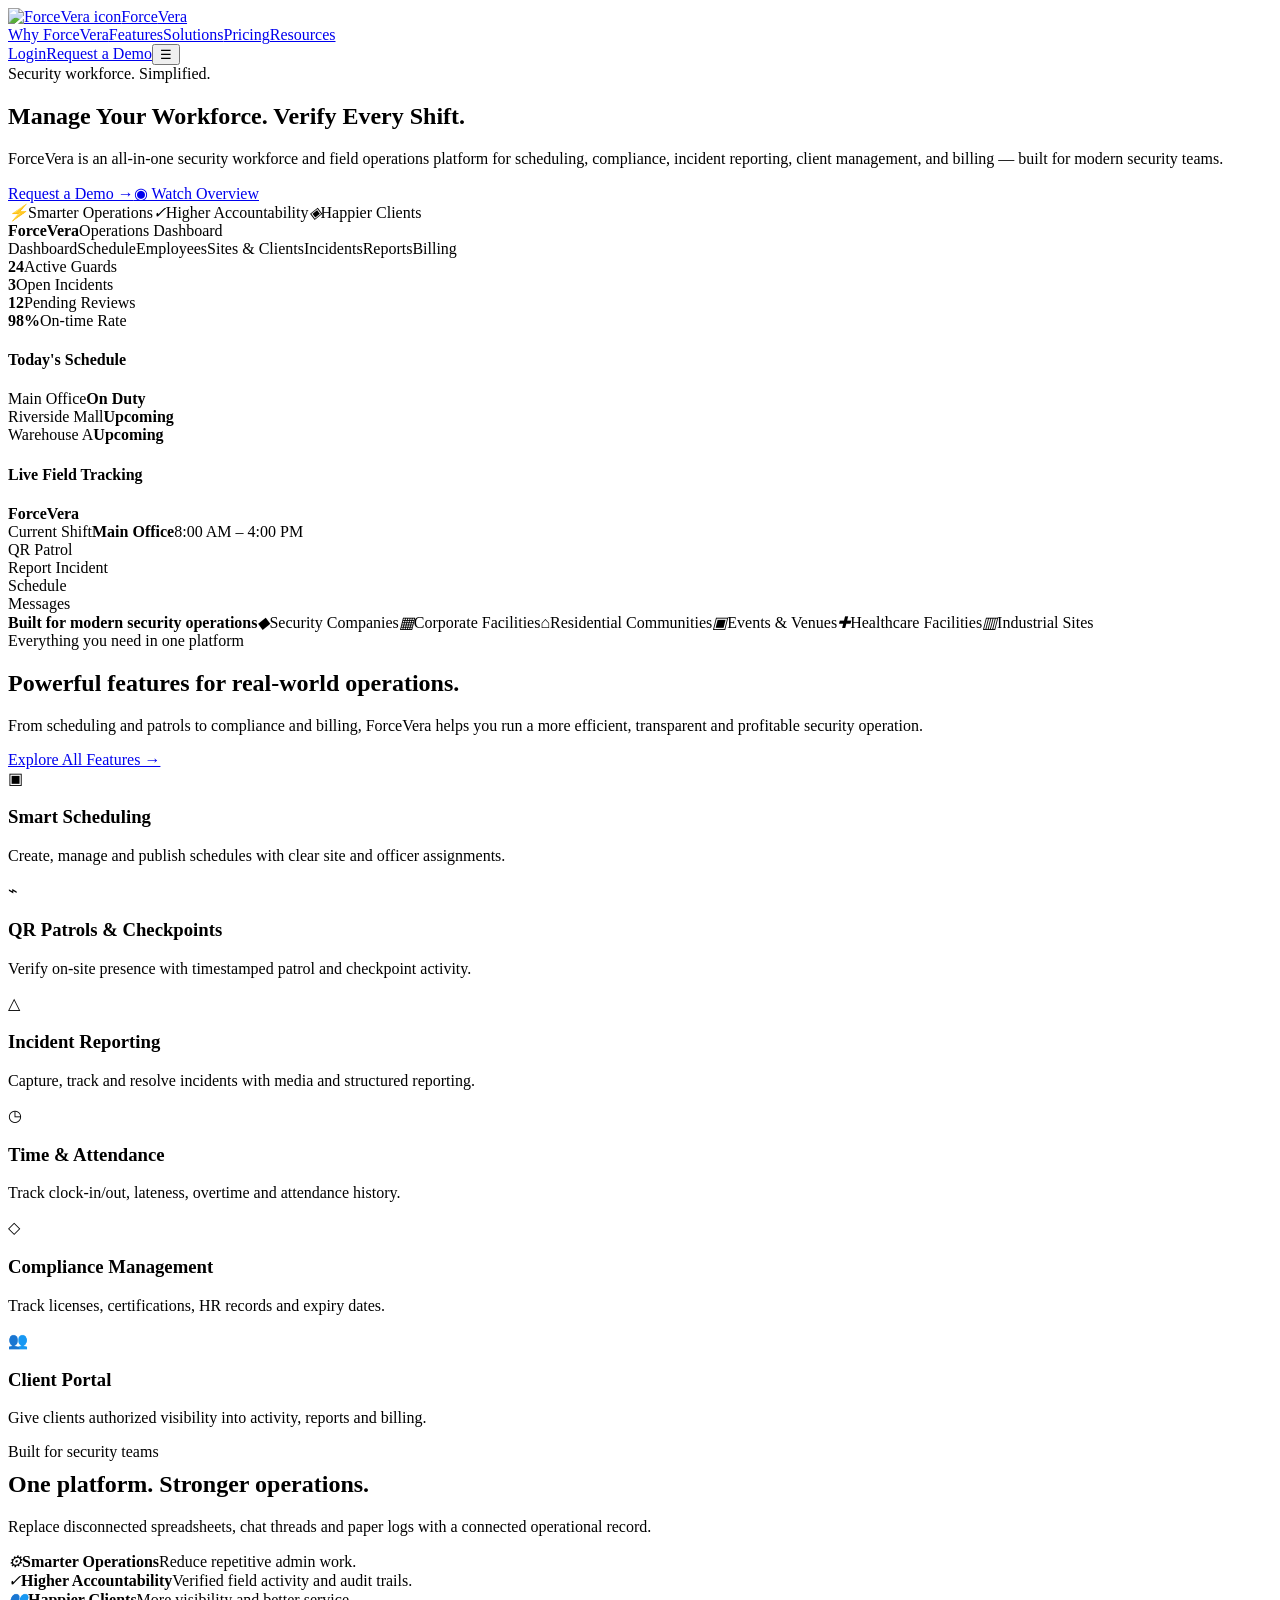
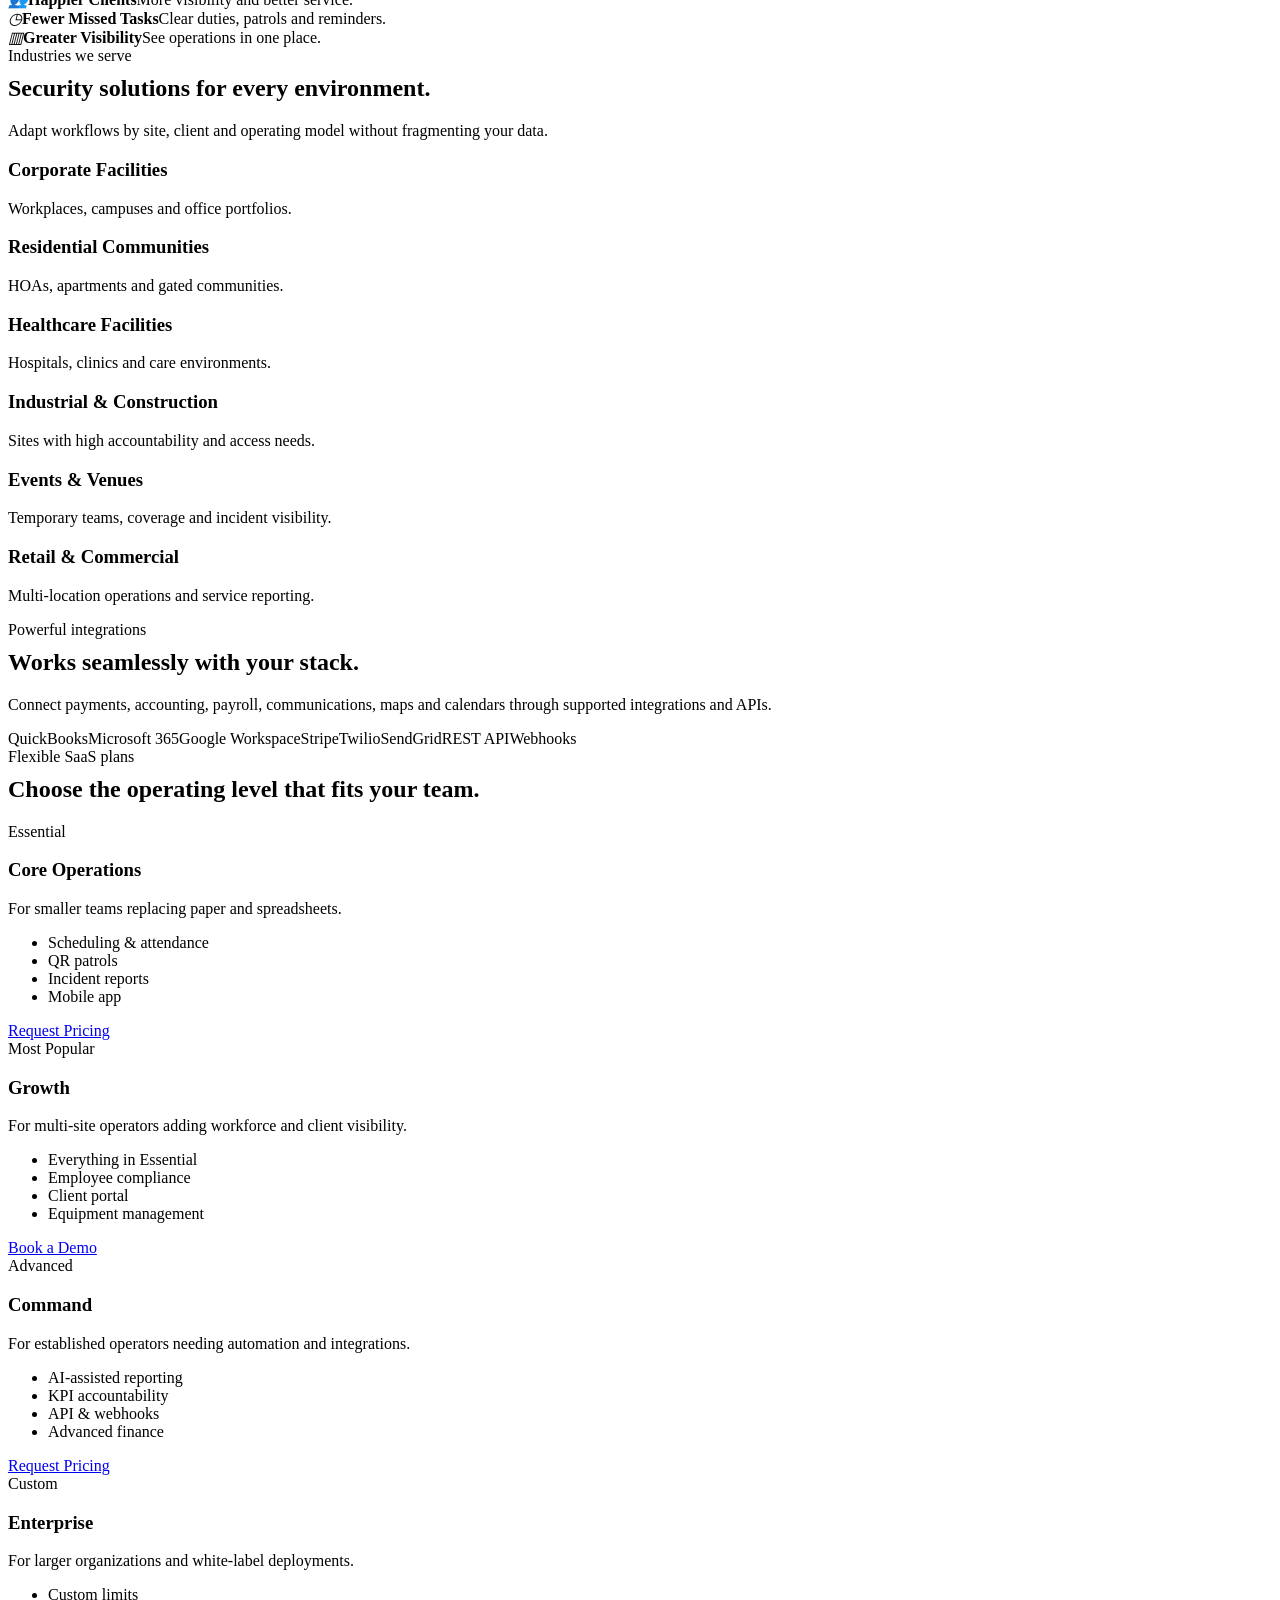
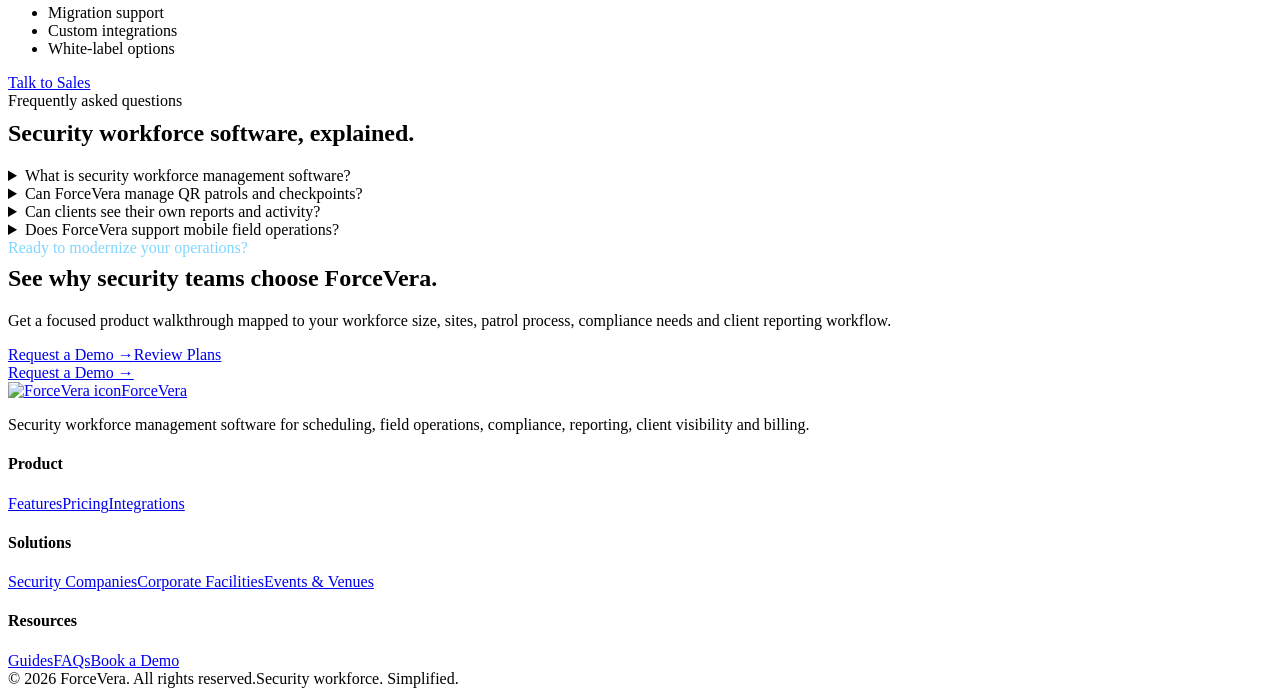
==== commit 11d19a48: "Rebrand landing page to ForceVera and update latest design" ====
--- a/index.html
+++ b/index.html
@@ -1,182 +1,9 @@
-<!DOCTYPE html>
-<html lang="en">
-<head>
-  <meta charset="UTF-8" />
-  <meta name="viewport" content="width=device-width, initial-scale=1.0" />
-  <meta name="description" content="CrewSphere is an all-in-one workforce and field operations platform for managing teams, shifts, compliance, reporting, clients, and billing." />
-  <title>CrewSphere — Manage Your Workforce. Control Every Shift.</title>
-  <style>
-    :root{
-      --bg:#07111d;--bg2:#0a1726;--panel:#0d1d2e;--panel2:#10263d;--ink:#f6f9fc;--muted:#9bb0c6;
-      --brand:#5ee1b7;--brand2:#74a7ff;--warn:#ffca69;--danger:#ff7f8f;--line:rgba(255,255,255,.10);
-      --shadow:0 26px 80px rgba(0,0,0,.34);--radius:22px
-    }
-    *{box-sizing:border-box}html{scroll-behavior:smooth}body{margin:0;font-family:Inter,ui-sans-serif,system-ui,-apple-system,BlinkMacSystemFont,"Segoe UI",sans-serif;background:linear-gradient(180deg,#06101b 0%,#091827 46%,#06111d 100%);color:var(--ink)}
-    a{color:inherit;text-decoration:none}button{font:inherit}.wrap{width:min(1200px,92%);margin:auto}.muted{color:var(--muted)}
-    .nav{position:sticky;top:0;z-index:50;background:rgba(6,16,27,.82);backdrop-filter:blur(18px);border-bottom:1px solid var(--line)}
-    .nav-inner{height:74px;display:flex;align-items:center;justify-content:space-between;gap:22px}.brand{display:flex;align-items:center;gap:11px;font-weight:850;letter-spacing:-.02em}.mark{display:grid;place-items:center;width:38px;height:38px;border-radius:12px;background:linear-gradient(135deg,var(--brand),var(--brand2));color:#052017;font-weight:950;box-shadow:0 10px 32px rgba(94,225,183,.18)}
-    .navlinks{display:flex;align-items:center;gap:22px;color:#c9d6e2;font-size:14px}.navlinks>a:not(.btn):hover{color:#fff}.btn{display:inline-flex;align-items:center;justify-content:center;gap:8px;padding:12px 17px;border:1px solid var(--line);border-radius:12px;font-weight:750;cursor:pointer;transition:.2s}.btn:hover{transform:translateY(-1px);border-color:rgba(255,255,255,.25)}.btn.primary{background:linear-gradient(135deg,var(--brand),#75ead0);color:#052319;border:0}.btn.soft{background:rgba(255,255,255,.035)}
-    .hero{padding:86px 0 66px;position:relative;overflow:hidden}.hero:before{content:"";position:absolute;width:650px;height:650px;border-radius:50%;background:radial-gradient(circle,rgba(116,167,255,.23),transparent 66%);right:-190px;top:-260px;pointer-events:none}.hero:after{content:"";position:absolute;width:500px;height:500px;border-radius:50%;background:radial-gradient(circle,rgba(94,225,183,.12),transparent 68%);left:-260px;bottom:-300px;pointer-events:none}
-    .hero-grid{display:grid;grid-template-columns:1.02fr .98fr;gap:58px;align-items:center}.eyebrow{display:inline-flex;align-items:center;gap:8px;padding:7px 10px;border:1px solid var(--line);border-radius:999px;color:#c6d5e1;background:rgba(255,255,255,.035);font-size:12px;font-weight:800;letter-spacing:.08em;text-transform:uppercase}.eyebrow b{color:var(--brand)}
-    h1,h2,h3,h4{letter-spacing:-.03em}h1{font-size:clamp(48px,6.2vw,78px);line-height:.98;margin:22px 0 20px}.gradient{background:linear-gradient(90deg,#fff,var(--brand),var(--brand2));-webkit-background-clip:text;background-clip:text;color:transparent}.lead{font-size:18px;line-height:1.72;color:var(--muted);max-width:720px}.hero-actions{display:flex;gap:12px;flex-wrap:wrap;margin-top:30px}.hero-meta{display:flex;gap:22px;flex-wrap:wrap;margin-top:32px;color:#9cb0c3;font-size:13px}.hero-meta span:before{content:"✓";color:var(--brand);font-weight:900;margin-right:7px}
-    .app-shell{border:1px solid var(--line);border-radius:26px;background:linear-gradient(180deg,#10253a,#0a1726);box-shadow:var(--shadow);padding:16px;transform:perspective(1200px) rotateY(-3deg) rotateX(1deg)}.app-top{height:46px;border-bottom:1px solid var(--line);display:flex;align-items:center;justify-content:space-between;color:#a6b9ca;font-size:12px}.lights{display:flex;gap:6px}.light{width:7px;height:7px;border-radius:50%;background:#334c63}.app-body{display:grid;grid-template-columns:96px 1fr;min-height:468px}.app-side{border-right:1px solid var(--line);padding:18px 10px}.side-line{height:9px;border-radius:5px;background:#29425a;margin:16px 0}.side-line.active{background:linear-gradient(90deg,var(--brand),var(--brand2))}.dash{padding:20px}.dash-head{display:flex;align-items:center;justify-content:space-between;gap:15px}.status{padding:6px 9px;border-radius:9px;background:rgba(94,225,183,.12);color:#88f1d2;font-size:10px;font-weight:800}.stats{display:grid;grid-template-columns:repeat(3,1fr);gap:10px;margin:18px 0}.stat,.mini-card{border:1px solid var(--line);background:rgba(255,255,255,.025);border-radius:14px}.stat{padding:14px}.stat small{color:#8098ad}.stat strong{display:block;font-size:22px;margin-top:6px}.ops-map{height:150px;position:relative;overflow:hidden;background:linear-gradient(135deg,#132b43,#0d2033);border-radius:14px;border:1px solid var(--line)}.ops-map:before{content:"";position:absolute;inset:-20%;background:repeating-linear-gradient(35deg,transparent 0 38px,rgba(255,255,255,.035) 40px 42px),repeating-linear-gradient(115deg,transparent 0 52px,rgba(255,255,255,.028) 54px 56px)}.pin{position:absolute;width:12px;height:12px;border-radius:50%;background:var(--brand);box-shadow:0 0 0 6px rgba(94,225,183,.13)}.pin.p1{left:25%;top:36%}.pin.p2{left:62%;top:24%;background:var(--brand2);box-shadow:0 0 0 6px rgba(116,167,255,.13)}.pin.p3{left:73%;top:68%;background:var(--warn);box-shadow:0 0 0 6px rgba(255,202,105,.13)}.row{display:flex;align-items:center;justify-content:space-between;gap:12px;padding:12px 13px;margin-top:10px}.person{display:flex;gap:10px;align-items:center}.avatar{width:30px;height:30px;border-radius:50%;background:linear-gradient(135deg,#355876,#78a9ff)}.person b{font-size:12px}.person small{display:block;color:#849bb0;font-size:10px;margin-top:2px}
-    section{padding:84px 0}.kicker{color:var(--brand);font-size:12px;text-transform:uppercase;letter-spacing:.15em;font-weight:900}.title{font-size:clamp(34px,4.2vw,54px);line-height:1.04;margin:10px 0 16px}.copy{max-width:800px;color:var(--muted);font-size:17px;line-height:1.72}.band{border-top:1px solid var(--line);border-bottom:1px solid var(--line);background:rgba(255,255,255,.018)}
-    .proof{display:grid;grid-template-columns:repeat(4,1fr);gap:14px;margin-top:30px}.proof-card{padding:18px;border:1px solid var(--line);border-radius:16px;background:rgba(255,255,255,.025)}.proof-card strong{display:block;font-size:22px}.proof-card span{font-size:12px;color:#8fa5b9}
-    .feature-nav{display:flex;gap:8px;flex-wrap:wrap;margin:28px 0 34px}.chip{padding:8px 11px;border:1px solid var(--line);border-radius:999px;color:#b9c9d6;background:rgba(255,255,255,.025);font-size:12px}
-    .feature-grid{display:grid;grid-template-columns:repeat(3,1fr);gap:16px}.feature{padding:24px;border-radius:18px;border:1px solid var(--line);background:linear-gradient(180deg,rgba(255,255,255,.035),rgba(255,255,255,.018));min-height:190px}.icon{display:grid;place-items:center;width:42px;height:42px;border-radius:12px;background:linear-gradient(135deg,rgba(94,225,183,.16),rgba(116,167,255,.16));font-size:20px}.feature h3{font-size:17px;margin:17px 0 8px}.feature p{font-size:14px;line-height:1.62;color:#91a7bb;margin:0}
-    .split{display:grid;grid-template-columns:1fr 1fr;gap:54px;align-items:center}.checklist{display:grid;gap:12px;margin-top:24px}.check{display:flex;gap:12px;line-height:1.55;color:#bdccd9}.check:before{content:"✓";flex:0 0 25px;width:25px;height:25px;border-radius:50%;display:grid;place-items:center;background:rgba(94,225,183,.14);color:var(--brand);font-weight:900}.check b{color:#fff}
-    .phone-wrap{display:flex;justify-content:center;gap:18px;align-items:flex-end}.phone{width:274px;padding:12px;border-radius:38px;background:#111f2d;border:1px solid rgba(255,255,255,.15);box-shadow:var(--shadow)}.phone.secondary{width:228px;transform:translateY(36px);opacity:.87}.screen{height:555px;border-radius:29px;padding:18px;background:linear-gradient(180deg,#eef6fb,#fff);color:#173049;overflow:hidden}.notch{width:92px;height:22px;background:#111f2d;border-radius:0 0 14px 14px;margin:-18px auto 16px}.mob-label{font-size:10px;color:#6e869b;text-transform:uppercase;letter-spacing:.08em}.mob-card{padding:13px;border-radius:13px;background:#fff;box-shadow:0 8px 26px rgba(26,53,81,.08);margin:10px 0;font-size:12px}.mob-card strong{font-size:14px}.progress{height:7px;background:#e4ebf0;border-radius:8px;overflow:hidden;margin-top:8px}.progress i{display:block;height:100%;width:78%;background:#24aa8d}.camera{height:170px;border-radius:15px;background:linear-gradient(160deg,#23384d,#4a6d86);display:grid;place-items:center;color:#fff;margin:12px 0;position:relative}.camera:after{content:"LIVE";position:absolute;top:10px;right:10px;background:#ff6477;color:#fff;padding:4px 7px;border-radius:7px;font-size:9px;font-weight:900}.camcircle{width:64px;height:64px;border-radius:50%;border:3px solid rgba(255,255,255,.8);display:grid;place-items:center}.mob-btn{width:100%;border:0;border-radius:12px;padding:12px;background:#173d62;color:#fff;font-weight:800}.bottomnav{display:flex;justify-content:space-around;color:#6d859a;font-size:9px;margin-top:15px}
-    .module{display:grid;grid-template-columns:.8fr 1.2fr;gap:44px;padding:34px 0;border-top:1px solid var(--line)}.module:first-child{margin-top:26px}.module h3{font-size:25px;margin:0 0 10px}.module-intro{color:#9ab0c4;line-height:1.65}.module-list{display:grid;grid-template-columns:repeat(2,1fr);gap:10px}.module-list div{padding:13px 14px;border:1px solid var(--line);border-radius:13px;background:rgba(255,255,255,.02);font-size:13px;color:#c1cfdb}.module-list b{color:#fff;display:block;margin-bottom:3px}
-    .roles{display:grid;grid-template-columns:repeat(4,1fr);gap:14px;margin-top:32px}.role{padding:22px;border:1px solid var(--line);border-radius:17px;background:rgba(255,255,255,.025)}.role h4{margin:0 0 8px;font-size:16px}.role p{margin:0;color:#91a6ba;font-size:13px;line-height:1.55}
-    .workflow{display:grid;grid-template-columns:repeat(4,1fr);gap:14px;margin-top:34px}.step{position:relative;padding:22px;border:1px solid var(--line);border-radius:17px;background:rgba(255,255,255,.022)}.num{font-size:11px;color:var(--brand);font-weight:900;letter-spacing:.1em}.step h4{font-size:17px;margin:9px 0}.step p{font-size:13px;color:#91a6ba;line-height:1.55;margin:0}
-    .pricing-head{display:flex;justify-content:space-between;align-items:end;gap:24px}.billing-toggle{display:flex;border:1px solid var(--line);border-radius:12px;padding:4px;background:rgba(255,255,255,.025)}.billing-toggle button{border:0;background:transparent;color:#9eb2c5;padding:8px 11px;border-radius:9px;cursor:pointer;font-weight:700}.billing-toggle button.active{background:#17314a;color:#fff}.price-grid{display:grid;grid-template-columns:repeat(4,1fr);gap:14px;margin-top:30px}.price{padding:24px;border:1px solid var(--line);border-radius:20px;background:rgba(255,255,255,.025);position:relative}.price.popular{border-color:rgba(94,225,183,.55);background:linear-gradient(180deg,rgba(94,225,183,.07),rgba(255,255,255,.025))}.badge{position:absolute;top:14px;right:14px;padding:5px 8px;border-radius:999px;background:rgba(94,225,183,.13);color:#8cf3d5;font-size:9px;font-weight:900;text-transform:uppercase;letter-spacing:.07em}.price h3{margin:0 0 7px}.price .who{color:#8fa4b8;font-size:12px;min-height:36px}.amount{font-size:35px;font-weight:900;letter-spacing:-.04em;margin:18px 0 4px}.amount small{font-size:13px;color:#8298ac;font-weight:600;letter-spacing:0}.limit{font-size:11px;color:#9db1c4;border-bottom:1px solid var(--line);padding-bottom:17px;margin-bottom:15px}.price ul{list-style:none;padding:0;margin:0;display:grid;gap:10px}.price li{font-size:12px;color:#b8c8d5;line-height:1.45}.price li:before{content:"✓";color:var(--brand);font-weight:900;margin-right:7px}.price .btn{width:100%;margin-top:20px}.fineprint{font-size:12px;color:#8197aa;margin-top:18px;line-height:1.6}
-    .addons{display:grid;grid-template-columns:repeat(4,1fr);gap:12px;margin-top:26px}.addon{padding:16px;border:1px solid var(--line);border-radius:14px;background:rgba(255,255,255,.018)}.addon b{font-size:13px}.addon span{display:block;color:#8ea4b8;font-size:11px;margin-top:5px;line-height:1.45}
-    .integration-cloud{display:flex;flex-wrap:wrap;gap:10px;margin-top:28px}.integration-cloud span{padding:10px 13px;border-radius:11px;border:1px solid var(--line);background:rgba(255,255,255,.025);color:#becbd7;font-size:13px}
-    .faq{display:grid;grid-template-columns:1fr 1fr;gap:12px;margin-top:28px}.faq details{border:1px solid var(--line);border-radius:14px;background:rgba(255,255,255,.02);padding:16px 18px}.faq summary{cursor:pointer;font-weight:750}.faq p{color:#92a7ba;line-height:1.6;font-size:13px;margin-bottom:0}
-    .cta{padding:52px;border-radius:26px;border:1px solid rgba(116,167,255,.22);background:radial-gradient(circle at 84% 16%,rgba(116,167,255,.22),transparent 35%),linear-gradient(135deg,#0d2135,#0a1928)}.cta-inner{display:flex;justify-content:space-between;align-items:center;gap:30px}.cta h2{font-size:38px;margin:0 0 10px}.cta p{max-width:650px;color:#9cb0c4;line-height:1.65;margin:0}
-    footer{padding:44px 0 60px;color:#778da2;font-size:12px}.foot{display:flex;justify-content:space-between;gap:20px;align-items:center;border-top:1px solid var(--line);padding-top:28px}.footlinks{display:flex;gap:18px}
-    @media(max-width:1020px){.hero-grid,.split{grid-template-columns:1fr}.app-shell{transform:none}.feature-grid{grid-template-columns:repeat(2,1fr)}.price-grid{grid-template-columns:repeat(2,1fr)}.proof{grid-template-columns:repeat(2,1fr)}.roles,.workflow{grid-template-columns:repeat(2,1fr)}.module{grid-template-columns:1fr}.addons{grid-template-columns:repeat(2,1fr)}.navlinks a:not(.btn){display:none}.phone-wrap{margin-top:10px}.pricing-head{align-items:start;flex-direction:column}}
-    @media(max-width:680px){.hero{padding-top:54px}h1{font-size:49px}.feature-grid,.price-grid,.proof,.roles,.workflow,.module-list,.faq,.addons{grid-template-columns:1fr}.stats{grid-template-columns:1fr}.app-body{grid-template-columns:58px 1fr}.phone.secondary{display:none}.cta{padding:32px 22px}.cta-inner{display:block}.cta .btn{margin-top:22px}.foot{align-items:flex-start;flex-direction:column}.nav-inner{height:68px}.navlinks .btn.soft{display:none}}
-  </style>
-</head>
-<body>
-<nav class="nav">
-  <div class="wrap nav-inner">
-    <a class="brand" href="#"><span class="mark">CS</span><span>CrewSphere</span></a>
-    <div class="navlinks">
-      <a href="#platform">Platform</a><a href="#workforce">Workforce</a><a href="#mobile">Mobile App</a><a href="#clients">Client Portal</a><a href="#pricing">Pricing</a><a class="btn soft" href="#contact">Book a demo</a>
-    </div>
-  </div>
-</nav>
-
-<header class="hero">
-  <div class="wrap hero-grid">
-    <div>
-      <span class="eyebrow"><b>WORKFORCE + FIELD OPERATIONS</b> · BUILT FOR SECURITY TEAMS</span>
-      <h1>Manage Your Workforce. <span class="gradient">Control Every Shift.</span></h1>
-      <p class="lead">An all-in-one workforce and field operations platform for managing teams, shifts, compliance, reporting, clients, and billing.</p>
-      <div class="hero-actions"><a class="btn primary" href="#contact">Request a demo</a><a class="btn soft" href="#platform">Explore all features</a></div>
-      <div class="hero-meta"><span>Web command center</span><span>Field mobile app</span><span>Client self-service</span><span>Multi-company SaaS</span></div>
-    </div>
-    <div class="app-shell" aria-label="CrewSphere operations dashboard concept">
-      <div class="app-top"><strong>CrewSphere Command</strong><div class="lights"><i class="light"></i><i class="light"></i><i class="light"></i></div></div>
-      <div class="app-body"><aside class="app-side"><i class="side-line active"></i><i class="side-line"></i><i class="side-line"></i><i class="side-line"></i><i class="side-line"></i><i class="side-line"></i><i class="side-line"></i></aside>
-        <main class="dash"><div class="dash-head"><b>Live Operations</b><span class="status">18 on duty</span></div><div class="stats"><div class="stat"><small>Active Sites</small><strong>12</strong></div><div class="stat"><small>Patrol Compliance</small><strong>96%</strong></div><div class="stat"><small>Open Incidents</small><strong>4</strong></div></div><div class="ops-map"><i class="pin p1"></i><i class="pin p2"></i><i class="pin p3"></i></div><div class="mini-card row"><div class="person"><span class="avatar"></span><div><b>Downtown Tower</b><small>Patrol 8/10 · Shift active</small></div></div><span class="status">Live</span></div><div class="mini-card row"><div class="person"><span class="avatar"></span><div><b>Riverside Logistics</b><small>All duties complete · 22:14</small></div></div><span class="status">On track</span></div></main>
-      </div>
-    </div>
-  </div>
-</header>
-
-<section class="band">
-  <div class="wrap"><div class="kicker">From workforce to proof of service</div><h2 class="title">Replace disconnected tools with one operational system.</h2><p class="copy">CrewSphere connects the office, field teams and clients through a shared operating layer—so schedules, employee records, patrol evidence, reports, invoices and service history stay attached to the same people, sites and shifts.</p>
-    <div class="proof"><div class="proof-card"><strong>01</strong><span>Workforce & HR</span></div><div class="proof-card"><strong>02</strong><span>Security Operations</span></div><div class="proof-card"><strong>03</strong><span>Clients & Billing</span></div><div class="proof-card"><strong>04</strong><span>Analytics & Integrations</span></div></div>
-  </div>
-</section>
-
-<section id="platform">
-  <div class="wrap"><div class="kicker">Core platform</div><h2 class="title">Everything you offer—organized around the way security companies actually operate.</h2><p class="copy">Start with scheduling and field execution, then layer in employee accountability, client visibility, finance and integrations as the company grows.</p>
-    <div class="feature-nav"><span class="chip">Scheduling</span><span class="chip">Time & Attendance</span><span class="chip">Patrols</span><span class="chip">Reports</span><span class="chip">Employees</span><span class="chip">Clients</span><span class="chip">Billing</span><span class="chip">Assets</span><span class="chip">AI</span><span class="chip">API</span></div>
-    <div class="feature-grid">
-      <article class="feature"><div class="icon">📅</div><h3>Scheduling & Coverage</h3><p>Create and manage shifts, assign officers, coordinate open coverage and maintain visibility across multiple sites and operating dates.</p></article>
-      <article class="feature"><div class="icon">⏱</div><h3>Time & Attendance</h3><p>Track clock-in/out history, late arrivals, early departures, missed shifts, overtime and attendance records tied to scheduled work.</p></article>
-      <article class="feature"><div class="icon">📍</div><h3>GPS-Aware Field Operations</h3><p>Connect shift activity with site context and location evidence where available, supporting stronger verification and operational oversight.</p></article>
-      <article class="feature"><div class="icon">▦</div><h3>QR Checkpoints & Patrols</h3><p>Create patrol routes, require checkpoint scans, monitor missed checkpoints and maintain a timestamped history of patrol completion.</p></article>
-      <article class="feature"><div class="icon">📷</div><h3>Photo-Verified Tasks</h3><p>Require fresh in-app photos at selected checkpoints, block gallery uploads and tie evidence to the employee, site, checkpoint and time.</p></article>
-      <article class="feature"><div class="icon">👤</div><h3>Live Picture Verification</h3><p>Send random live selfie requests during active shifts and track completed, missed or late responses for workforce accountability.</p></article>
-      <article class="feature"><div class="icon">✓</div><h3>Duties & Checklists</h3><p>Assign recurring or time-based duties, require completion evidence and surface missed operational tasks for supervisor follow-up.</p></article>
-      <article class="feature"><div class="icon">⚠</div><h3>Incident Management</h3><p>Capture incidents with structured notes, photos, videos, investigation context and supervisor comments for a complete event history.</p></article>
-      <article class="feature"><div class="icon">✨</div><h3>AI Reporting Assistant</h3><p>Help officers turn short notes into clearer Daily Activity, Incident, Shift, Patrol and End-of-Shift reports while keeping the officer in control of final submission.</p></article>
-    </div>
-  </div>
-</section>
-
-<section id="mobile" class="band">
-  <div class="wrap split">
-    <div><div class="kicker">Mobile field app</div><h2 class="title">Built for the officer in the field—not the person behind a desk.</h2><p class="copy">The mobile experience keeps the active shift simple: know where to be, understand site instructions, prove attendance, complete patrols and duties, report issues and respond to verification requests.</p>
-      <div class="checklist"><div class="check"><span><b>My Shifts.</b> View assigned sites, shift times and current assignments.</span></div><div class="check"><span><b>Clock In / Clock Out.</b> Record attendance against authorized work and site context.</span></div><div class="check"><span><b>Patrol & Checkpoints.</b> Scan QR checkpoints and monitor patrol completion.</span></div><div class="check"><span><b>Reports & Evidence.</b> Submit activity/incident reports with photos and videos where required.</span></div><div class="check"><span><b>Live Verification.</b> Respond to random live picture requests without using gallery uploads.</span></div><div class="check"><span><b>Employee Self-Service.</b> View profile, attendance, certifications, company announcements and approved documents.</span></div></div>
-    </div>
-    <div class="phone-wrap"><div class="phone"><div class="screen"><div class="notch"></div><div class="mob-label">Active shift</div><h3 style="margin:5px 0 11px">Downtown Tower</h3><div class="mob-card"><strong>18:00 — 02:00</strong><div style="margin-top:5px;color:#6e869b">Main Lobby · Armed Officer</div></div><div class="mob-card"><strong>Patrol progress</strong><div style="display:flex;justify-content:space-between;margin-top:8px"><span>Checkpoints</span><b>7 / 9</b></div><div class="progress"><i></i></div></div><div class="camera"><div class="camcircle">📷</div></div><div class="mob-card"><strong>Live picture requested</strong><div style="margin-top:6px;color:#6e869b">Complete verification from the app camera.</div></div><button class="mob-btn">Capture Live Photo</button><div class="bottomnav"><span>Home</span><span>Patrol</span><span>Reports</span><span>Profile</span></div></div></div>
-      <div class="phone secondary"><div class="screen"><div class="notch"></div><div class="mob-label">Report assistant</div><h3 style="margin:5px 0 10px">Daily Activity Report</h3><div class="mob-card"><b>Officer notes</b><div style="margin-top:6px;color:#6e869b;line-height:1.5">walked property everything good saw back door open told manager</div></div><div class="mob-card" style="border-left:3px solid #24aa8d"><b>AI-assisted draft</b><div style="margin-top:6px;color:#6e869b;line-height:1.5">During the property patrol, all areas were secure except the rear door, which was found open. Management was notified.</div></div><button class="mob-btn">Review & Approve</button></div></div></div>
-  </div>
-</section>
-
-<section id="workforce">
-  <div class="wrap"><div class="kicker">Workforce management</div><h2 class="title">A complete employee record—from onboarding to accountability.</h2><p class="copy">Turn the operational platform into the system of record for field employees, HR teams, supervisors and workforce compliance.</p>
-    <div class="module"><div><h3>Employee Management</h3><p class="module-intro">Centralize employee information, employment status and assignment history with role-based access.</p></div><div class="module-list"><div><b>Profiles & Status</b>Contact details, emergency contacts, department, position, supervisor and active/on-leave/suspended/terminated status.</div><div><b>Assignments</b>Assigned clients, sites, departments, supervisors, current position, shift visibility and assignment history.</div><div><b>Licenses & Certifications</b>Security, firearm, driver, CPR, first aid and company/state certification records with expiry tracking.</div><div><b>Document Vault</b>Employment agreements, NDA, W-4, I-9, direct deposit, training, insurance, acknowledgements and performance files.</div></div></div>
-    <div class="module"><div><h3>Attendance & Performance</h3><p class="module-intro">Combine workforce activity with operational performance and manager review.</p></div><div class="module-list"><div><b>Attendance History</b>Clock-ins, clock-outs, late arrival, early departure, missed shift and overtime summaries.</div><div><b>Performance Records</b>Evaluations, commendations, coaching notes, disciplinary actions, incident history and internal comments.</div><div><b>KPI Points</b>Configurable violation rules, active-point totals, expiration dates and warning/critical thresholds.</div><div><b>Manager Alerts</b>Notify management when employees cross configured accountability thresholds without automating disciplinary decisions.</div></div></div>
-    <div class="module"><div><h3>Payroll Configuration & Self-Service</h3><p class="module-intro">Keep payroll-ready settings attached to each worker while giving employees controlled access to their own information.</p></div><div class="module-list"><div><b>Payroll Settings</b>Hourly, holiday and overtime rates, payroll group, tax classification, direct deposit and export ID.</div><div><b>Employee Portal</b>Profile, assigned sites/shifts, attendance, certifications, announcements and approved company documents.</div><div><b>Reports</b>Employee directory, expiring licenses, attendance, workforce statistics and employment status.</div><div><b>Exports</b>Prepare workforce data for PDF/Excel exports and downstream payroll/accounting workflows.</div></div></div>
-  </div>
-</section>
-
-<section id="clients" class="band">
-  <div class="wrap"><div class="kicker">Client experience</div><h2 class="title">Give every client visibility—without exposing anyone else’s data.</h2><p class="copy">A dedicated client portal transforms your security service from periodic updates into an always-available service record, while keeping each customer isolated to their authorized sites, officers, reports, invoices and documents.</p>
-    <div class="feature-grid" style="margin-top:32px">
-      <article class="feature"><div class="icon">🏢</div><h3>Client Dashboard</h3><p>Active sites, guards on duty, shift coverage, patrol activity, open incidents, recent reports, notifications and invoice summary.</p></article>
-      <article class="feature"><div class="icon">👁</div><h3>Live Officer Activity</h3><p>Authorized visibility into clock-in/out, GPS status, patrol completion, checkpoint scans, missed patrols, officer notes and shift completion.</p></article>
-      <article class="feature"><div class="icon">📄</div><h3>Reports & Media</h3><p>Search and filter Daily Activity, Patrol and Incident reports by date, officer or site, with PDF download and supported media evidence.</p></article>
-      <article class="feature"><div class="icon">🎫</div><h3>Service Requests</h3><p>Clients can request additional guards, emergency coverage, schedule changes, event security or general support with ticket tracking.</p></article>
-      <article class="feature"><div class="icon">💳</div><h3>Billing Portal</h3><p>View and download invoices, see outstanding balance, make online payments, review payment history and download receipts.</p></article>
-      <article class="feature"><div class="icon">📊</div><h3>Client Analytics</h3><p>Monthly hours, patrol activity, incident statistics, attendance, service hours and custom-date reporting across assigned properties.</p></article>
-    </div>
-  </div>
-</section>
-
-<section>
-  <div class="wrap"><div class="kicker">Finance & operations</div><h2 class="title">Turn approved hours into invoices—and field equipment into accountable assets.</h2>
-    <div class="module"><div><h3>Billing & Invoicing Automation</h3><p class="module-intro">Generate invoices from approved work rather than rebuilding service records manually.</p></div><div class="module-list"><div><b>Flexible Billing Rules</b>Weekly, bi-weekly, monthly or custom billing cycles with client/site rates, overtime, holiday and service-specific pricing.</div><div><b>Invoice Workflow</b>Draft, review, approve, send, track paid/overdue status and maintain payment terms, discounts and notes.</div><div><b>Online Payments</b>Support payment gateway workflows for cards, ACH/bank-transfer options where configured, receipts and payment status synchronization.</div><div><b>Financial Dashboard</b>Revenue, outstanding invoices, collections, aging, client balances, revenue by client/site, refunds and reconciliation.</div></div></div>
-    <div class="module"><div><h3>Equipment & Access Management</h3><p class="module-intro">Track company-issued equipment and access credentials throughout their operational lifecycle.</p></div><div class="module-list"><div><b>Inventory</b>Radios, uniforms, body cameras, flashlights, phones, tablets, laptops, vehicles, keys, access cards and other assets.</div><div><b>Assignments</b>Issue/return dates, employee acknowledgement, QR/barcode scanning and assignment history.</div><div><b>Maintenance</b>Schedules, repairs, warranty, service history and replacement dates.</div><div><b>Access Control Records</b>Building/vehicle keys, gate codes, access cards, temporary access, revocations, lost/damaged reports and asset-value reporting.</div></div></div>
-  </div>
-</section>
-
-<section class="band">
-  <div class="wrap split"><div><div class="kicker">Integrations & developer platform</div><h2 class="title">Connect CrewSphere with the tools already running the business.</h2><p class="copy">Build secure integrations around employees, clients, sites, reports, invoices, equipment and authentication—while keeping future integrations modular.</p><div class="integration-cloud"><span>Stripe</span><span>Square</span><span>Authorize.Net</span><span>QuickBooks</span><span>ADP</span><span>Gusto</span><span>Twilio</span><span>SendGrid</span><span>Google Maps</span><span>Google Calendar</span><span>Outlook Calendar</span><span>REST API</span><span>Webhooks</span><span>OAuth 2.0</span><span>JWT / API Keys</span></div></div>
-    <div class="mini-card" style="padding:28px"><div class="kicker">Developer-ready</div><h3 style="font-size:27px;margin:9px 0 18px">API-first where it matters.</h3><div class="checklist"><div class="check"><span><b>Secure APIs</b> for employees, clients, sites, users, reports, invoices, equipment and authentication.</span></div><div class="check"><span><b>Operational webhooks</b> for employee created, incident submitted, invoice generated, payment received, shift completed and equipment assigned events.</span></div><div class="check"><span><b>Controls</b> including pagination, filtering, search, audit logging, role-based permissions and rate limiting.</span></div><div class="check"><span><b>Documentation</b> structured around OpenAPI/Swagger, authentication, endpoints, examples and error codes.</span></div></div></div>
-  </div>
-</section>
-
-<section id="roles">
-  <div class="wrap"><div class="kicker">Role-based experience</div><h2 class="title">The right workspace for every stakeholder.</h2><div class="roles"><div class="role"><h4>Super Admin</h4><p>Manage SaaS tenants, subscriptions, platform settings and high-level governance.</p></div><div class="role"><h4>Company Admin / HR</h4><p>Own employees, documents, credentials, workforce data, payroll configuration and permissions.</p></div><div class="role"><h4>Operations Manager</h4><p>Control scheduling, sites, coverage, incidents, patrol performance and billing workflows.</p></div><div class="role"><h4>Supervisor</h4><p>Monitor active shifts, patrols, duties, KPI events, officer performance and exceptions.</p></div><div class="role"><h4>Field Employee</h4><p>Use the mobile app for shifts, attendance, patrols, tasks, reports and self-service.</p></div><div class="role"><h4>Client Owner</h4><p>See authorized sites, current coverage, reports, incidents, service requests and invoices.</p></div><div class="role"><h4>Property Manager</h4><p>Review location-specific operations, service evidence and day-to-day security activity.</p></div><div class="role"><h4>Finance / Viewer</h4><p>Access only the billing, reporting or read-only information explicitly permitted.</p></div></div></div>
-</section>
-
-<section class="band">
-  <div class="wrap"><div class="kicker">How it works</div><h2 class="title">One connected record from staffing to payment.</h2><div class="workflow"><div class="step"><span class="num">01 · PLAN</span><h4>Build the operation</h4><p>Add employees, clients, sites, credentials, post instructions and commercial rates.</p></div><div class="step"><span class="num">02 · DEPLOY</span><h4>Schedule & staff</h4><p>Assign the right officer to the right shift and make field instructions available before arrival.</p></div><div class="step"><span class="num">03 · VERIFY</span><h4>Prove service delivery</h4><p>Capture attendance, patrols, checkpoints, duties, photos, live verification and reports.</p></div><div class="step"><span class="num">04 · CLOSE</span><h4>Report & bill</h4><p>Give clients visibility, approve service hours, generate invoices and track collections.</p></div></div></div>
-</section>
-
-<section id="pricing">
-  <div class="wrap"><div class="pricing-head"><div><div class="kicker">Recommended SaaS packaging</div><h2 class="title">Start simple. Expand as operations become more sophisticated.</h2><p class="copy">Illustrative launch pricing in USD. The cleanest model is a platform fee with an active-workforce allowance, then upgrades or add-ons for advanced capabilities.</p></div><div class="billing-toggle"><button class="active" data-billing="monthly">Monthly</button><button data-billing="annual">Annual · save ~17%</button></div></div>
-    <div class="price-grid">
-      <article class="price"><h3>Essential</h3><div class="who">For small security companies moving off spreadsheets and paper logs.</div><div class="amount" data-monthly="$149" data-annual="$124">$149 <small>/mo</small></div><div class="limit">Up to 25 active field employees</div><ul><li>Scheduling & shift coverage</li><li>Clock-in / clock-out</li><li>QR patrol checkpoints</li><li>Duties & checklists</li><li>Incident & activity reports</li><li>Guard mobile app</li><li>Basic site & workforce reports</li></ul><a class="btn soft" href="#contact">Start with Essential</a></article>
-      <article class="price popular"><span class="badge">Most popular</span><h3>Growth</h3><div class="who">For multi-site teams that need HR, clients and stronger field accountability.</div><div class="amount" data-monthly="$299" data-annual="$249">$299 <small>/mo</small></div><div class="limit">Up to 75 active field employees</div><ul><li>Everything in Essential</li><li>Employee profiles & documents</li><li>Licenses & expiry reminders</li><li>Photo-required checkpoints</li><li>Live picture verification</li><li>Client portal & service requests</li><li>Automated invoicing</li><li>Equipment & access tracking</li></ul><a class="btn primary" href="#contact">Choose Growth</a></article>
-      <article class="price"><h3>Command</h3><div class="who">For established operators that want AI, analytics and connected back-office workflows.</div><div class="amount" data-monthly="$599" data-annual="$499">$599 <small>/mo</small></div><div class="limit">Up to 200 active field employees</div><ul><li>Everything in Growth</li><li>AI-assisted reporting</li><li>KPI & performance points</li><li>Advanced financial dashboard</li><li>Online payment workflows</li><li>REST API & webhooks</li><li>Accounting/payroll integrations</li><li>Priority onboarding & support</li></ul><a class="btn soft" href="#contact">Move to Command</a></article>
-      <article class="price"><h3>Enterprise</h3><div class="who">For larger security groups, regional operators and white-label deployments.</div><div class="amount">Custom</div><div class="limit">200+ employees / custom limits</div><ul><li>Everything in Command</li><li>Custom employee/site limits</li><li>Dedicated onboarding & migration</li><li>Custom integrations</li><li>Advanced permissions / SSO-ready</li><li>White-label options</li><li>Custom SLA & support model</li><li>Commercial terms by deployment</li></ul><a class="btn soft" href="#contact">Talk to Sales</a></article>
-    </div>
-    <p class="fineprint">Suggested commercial structure only—not a claim about current OnDutyHub pricing. Annual values shown are rounded monthly equivalents of roughly two months free. Payment processing, SMS, AI model usage, custom integrations and white-label app-store work can be priced separately.</p>
-    <div class="addons"><div class="addon"><b>AI Reporting Pack</b><span>Usage-based allowance for AI-assisted field reports and higher-volume report processing.</span></div><div class="addon"><b>Communications Pack</b><span>SMS/voice notification costs passed through or bundled with a monthly allowance.</span></div><div class="addon"><b>White-Label Mobile</b><span>Custom app name, logo, store listing and branded deployment as a setup + maintenance add-on.</span></div><div class="addon"><b>Migration & Setup</b><span>Employee/site imports, rate setup, forms, onboarding and implementation assistance.</span></div></div>
-  </div>
-</section>
-
-<section class="band">
-  <div class="wrap"><div class="kicker">SaaS business model</div><h2 class="title">Built to be sold to multiple security companies.</h2><p class="copy">The product can operate as a subscription platform with configurable plans, monthly or annual billing, trials, add-ons, employee limits, upgrades/downgrades, renewals, failed-payment handling and tenant-level client data separation.</p><div class="proof"><div class="proof-card"><strong>Plans</strong><span>Configurable feature & workforce limits</span></div><div class="proof-card"><strong>Billing</strong><span>Monthly + annual subscriptions</span></div><div class="proof-card"><strong>Tenants</strong><span>Separate company and client data</span></div><div class="proof-card"><strong>MRR</strong><span>Subscription and account reporting</span></div></div></div>
-</section>
-
-<section>
-  <div class="wrap"><div class="kicker">FAQ</div><h2 class="title">Questions buyers will ask before they book a demo.</h2><div class="faq"><details><summary>Is CrewSphere only for security guard companies?</summary><p>The working positioning is security-first because patrols, checkpoints, post instructions, incident reporting and guard verification are core workflows. The workforce layer can later support adjacent field-service and staffing use cases.</p></details><details><summary>Can clients see data from other customers?</summary><p>No. The product should enforce tenant and client-level separation so a client only sees the sites, officers, reports, invoices, documents and users explicitly assigned to its organization.</p></details><details><summary>Can officers submit reports using AI?</summary><p>AI can help improve grammar, structure and professionalism, but the officer reviews, edits and approves the report. The AI should not automatically submit a report on the officer's behalf.</p></details><details><summary>How does photo verification work?</summary><p>Selected checkpoints can require a fresh in-app photo, and random live-picture requests can be issued during a shift. Gallery uploads can be blocked where live evidence is required.</p></details><details><summary>Can the platform generate client invoices?</summary><p>Yes. Billing can use approved shift hours, client/site rates, overtime/holiday rules and custom cycles, with review and approval before invoices are sent.</p></details><details><summary>Can we integrate accounting, payroll or payment tools?</summary><p>The product scope supports payment gateways, REST APIs, webhooks and integration frameworks for accounting, payroll, communications, maps and calendars.</p></details></div></div>
-</section>
-
-<section id="contact">
-  <div class="wrap"><div class="cta"><div class="cta-inner"><div><h2>Run the workforce. Prove the service. Grow the business.</h2><p>CrewSphere is a working brand for the new product. The website architecture and messaging are intentionally easy to rebrand once you choose the final name.</p></div><a class="btn primary" href="mailto:sales@crewsphere.example">Book a Product Demo</a></div></div></div>
-</section>
-
-<footer><div class="wrap foot"><div class="brand"><span class="mark">CS</span><span>CrewSphere</span></div><div class="footlinks"><a href="#platform">Platform</a><a href="#pricing">Pricing</a><a href="#contact">Contact</a></div><div>© 2026 CrewSphere · Security Workforce Operations</div></div></footer>
-
-<script>
-  const buttons=[...document.querySelectorAll('[data-billing]')];
-  const amounts=[...document.querySelectorAll('.amount[data-monthly]')];
-  buttons.forEach(btn=>btn.addEventListener('click',()=>{
-    buttons.forEach(x=>x.classList.remove('active'));btn.classList.add('active');
-    const mode=btn.dataset.billing;
-    amounts.forEach(el=>{el.innerHTML=`${el.dataset[mode]} <small>/mo</small>`});
-  }));
-</script>
-</body>
-</html>
+<!doctype html><html lang="en"><head><meta charset="utf-8"><meta name="viewport" content="width=device-width,initial-scale=1"><title>Security Workforce Management Software | ForceVera</title><meta name="description" content="ForceVera is security workforce management software for scheduling, attendance, patrol verification, compliance, incident reporting, client visibility and billing."><link rel="icon" href="assets/favicon-32.png"><link rel="stylesheet" href="styles.css"></head><body><header class="site-header"><div class="wrap nav"><a class="brand" href="index.html" aria-label="ForceVera home"><img src="assets/icon-inline.webp" alt="ForceVera icon"><span class="brand-word"><span class="force">Force</span><span class="vera">Vera</span></span></a><nav class="navlinks"><a href="index.html#why">Why ForceVera</a><a href="features.html">Features</a><a href="solutions.html">Solutions</a><a href="pricing.html">Pricing</a><a href="resources.html">Resources</a></nav><div class="nav-actions"><a class="btn btn-outline btn-sm" href="#">Login</a><a class="btn btn-primary btn-sm" href="index.html#demo" data-cta="nav_demo">Request a Demo</a><button class="hamb" aria-label="Menu">☰</button></div></div></header><main id="top"><section class="hero"><div class="wrap hero-grid"><div class="hero-copy"><div class="hero-kicker">Security workforce. Simplified.</div><h1>Manage Your Workforce. <span>Verify</span> Every Shift.</h1><p class="lead">ForceVera is an all-in-one security workforce and field operations platform for scheduling, compliance, incident reporting, client management, and billing — built for modern security teams.</p><div class="hero-actions"><a class="btn btn-primary" href="#demo" data-cta="hero_demo">Request a Demo →</a><a class="btn btn-outline" href="#why" data-cta="hero_video">◉ Watch Overview</a></div><div class="benefits"><span class="benefit"><i>⚡</i>Smarter Operations</span><span class="benefit"><i>✓</i>Higher Accountability</span><span class="benefit"><i>◈</i>Happier Clients</span></div></div><div class="hero-visual" aria-label="ForceVera dashboard and mobile app concept"><div class="laptop"><div class="screen-ui"><div class="ui-top"><img class="ui-logo" src="assets/forcevera-app-icon-crop.webp" alt=""><strong>ForceVera</strong><span style="margin-left:auto">Operations Dashboard</span></div><div class="ui-body"><aside class="ui-side"><span>Dashboard</span><span>Schedule</span><span>Employees</span><span>Sites & Clients</span><span>Incidents</span><span>Reports</span><span>Billing</span></aside><main class="ui-main"><div class="ui-stats"><div class="ui-stat"><b>24</b>Active Guards</div><div class="ui-stat"><b>3</b>Open Incidents</div><div class="ui-stat"><b>12</b>Pending Reviews</div><div class="ui-stat"><b>98%</b>On-time Rate</div></div><div class="ui-panels"><div class="ui-panel"><h4>Today's Schedule</h4><div class="shift-row"><span>Main Office</span><b>On Duty</b></div><div class="shift-row"><span>Riverside Mall</span><b>Upcoming</b></div><div class="shift-row"><span>Warehouse A</span><b>Upcoming</b></div></div><div class="ui-panel"><h4>Live Field Tracking</h4><div class="map"></div></div></div></main></div></div></div><div class="phone"><div class="phone-head"><img src="assets/forcevera-app-icon-crop.webp" alt=""><b>ForceVera</b></div><div class="phone-body"><div class="phone-card"><span>Current Shift</span><b>Main Office</b>8:00 AM – 4:00 PM</div><div class="phone-actions"><div class="phone-action">QR Patrol</div><div class="phone-action">Report Incident</div><div class="phone-action">Schedule</div><div class="phone-action">Messages</div></div></div></div></div></div></section>
+<section class="industry-strip"><div class="wrap industry-inner"><strong>Built for modern security operations</strong><span class="industry-item"><i>◆</i>Security Companies</span><span class="industry-item"><i>▦</i>Corporate Facilities</span><span class="industry-item"><i>⌂</i>Residential Communities</span><span class="industry-item"><i>▣</i>Events & Venues</span><span class="industry-item"><i>✚</i>Healthcare Facilities</span><span class="industry-item"><i>▥</i>Industrial Sites</span></div></section>
+<section class="section light" id="why"><div class="wrap intro-grid"><div class="intro-copy"><div class="kicker">Everything you need in one platform</div><h2>Powerful features for <span class="blue">real-world operations.</span></h2><p class="copy">From scheduling and patrols to compliance and billing, ForceVera helps you run a more efficient, transparent and profitable security operation.</p><a class="btn btn-primary" style="margin-top:20px" href="features.html" data-cta="features">Explore All Features →</a></div><div class="feature-cards"><article class="fcard"><div class="ficon">▣</div><h3>Smart Scheduling</h3><p>Create, manage and publish schedules with clear site and officer assignments.</p></article><article class="fcard"><div class="ficon cyan">⌁</div><h3>QR Patrols & Checkpoints</h3><p>Verify on-site presence with timestamped patrol and checkpoint activity.</p></article><article class="fcard"><div class="ficon red">△</div><h3>Incident Reporting</h3><p>Capture, track and resolve incidents with media and structured reporting.</p></article><article class="fcard"><div class="ficon">◷</div><h3>Time & Attendance</h3><p>Track clock-in/out, lateness, overtime and attendance history.</p></article><article class="fcard"><div class="ficon">◇</div><h3>Compliance Management</h3><p>Track licenses, certifications, HR records and expiry dates.</p></article><article class="fcard"><div class="ficon cyan">👥</div><h3>Client Portal</h3><p>Give clients authorized visibility into activity, reports and billing.</p></article></div></div></section>
+<section class="section outcome-section"><div class="wrap outcome-grid"><div><div class="kicker">Built for security teams</div><h2 style="margin-top:10px">One platform. Stronger operations.</h2><p class="copy" style="margin-top:15px">Replace disconnected spreadsheets, chat threads and paper logs with a connected operational record.</p></div><div class="outcomes"><div class="outcome"><i>⚙</i><b>Smarter Operations</b><span>Reduce repetitive admin work.</span></div><div class="outcome"><i>✓</i><b>Higher Accountability</b><span>Verified field activity and audit trails.</span></div><div class="outcome"><i>👥</i><b>Happier Clients</b><span>More visibility and better service.</span></div><div class="outcome"><i>◷</i><b>Fewer Missed Tasks</b><span>Clear duties, patrols and reminders.</span></div><div class="outcome"><i>▥</i><b>Greater Visibility</b><span>See operations in one place.</span></div></div></div></section>
+<section class="section soft"><div class="wrap"><div class="kicker">Industries we serve</div><h2 style="margin-top:10px">Security solutions for every environment.</h2><p class="copy" style="margin-top:14px">Adapt workflows by site, client and operating model without fragmenting your data.</p><div class="industry-cards"><article class="icard"><div class="icard-content"><h3>Corporate Facilities</h3><p>Workplaces, campuses and office portfolios.</p></div></article><article class="icard"><div class="icard-content"><h3>Residential Communities</h3><p>HOAs, apartments and gated communities.</p></div></article><article class="icard"><div class="icard-content"><h3>Healthcare Facilities</h3><p>Hospitals, clinics and care environments.</p></div></article><article class="icard"><div class="icard-content"><h3>Industrial & Construction</h3><p>Sites with high accountability and access needs.</p></div></article><article class="icard"><div class="icard-content"><h3>Events & Venues</h3><p>Temporary teams, coverage and incident visibility.</p></div></article><article class="icard"><div class="icard-content"><h3>Retail & Commercial</h3><p>Multi-location operations and service reporting.</p></div></article></div></div></section>
+<section class="section light"><div class="wrap"><div class="kicker">Powerful integrations</div><h2 style="margin-top:10px">Works seamlessly with your stack.</h2><p class="copy" style="margin-top:14px">Connect payments, accounting, payroll, communications, maps and calendars through supported integrations and APIs.</p><div class="integration-row"><span class="integration">QuickBooks</span><span class="integration">Microsoft 365</span><span class="integration">Google Workspace</span><span class="integration">Stripe</span><span class="integration">Twilio</span><span class="integration">SendGrid</span><span class="integration">REST API</span><span class="integration">Webhooks</span></div></div></section>
+<section class="section soft"><div class="wrap"><div class="kicker">Flexible SaaS plans</div><h2 style="margin-top:10px">Choose the operating level that fits your team.</h2><div class="plan-grid"><article class="plan"><div class="plan-tag">Essential</div><h3>Core Operations</h3><p>For smaller teams replacing paper and spreadsheets.</p><ul><li>Scheduling & attendance</li><li>QR patrols</li><li>Incident reports</li><li>Mobile app</li></ul><a class="btn btn-light btn-sm" href="#demo">Request Pricing</a></article><article class="plan featured"><div class="plan-tag">Most Popular</div><h3>Growth</h3><p>For multi-site operators adding workforce and client visibility.</p><ul><li>Everything in Essential</li><li>Employee compliance</li><li>Client portal</li><li>Equipment management</li></ul><a class="btn btn-primary btn-sm" href="#demo">Book a Demo</a></article><article class="plan"><div class="plan-tag">Advanced</div><h3>Command</h3><p>For established operators needing automation and integrations.</p><ul><li>AI-assisted reporting</li><li>KPI accountability</li><li>API & webhooks</li><li>Advanced finance</li></ul><a class="btn btn-light btn-sm" href="#demo">Request Pricing</a></article><article class="plan"><div class="plan-tag">Custom</div><h3>Enterprise</h3><p>For larger organizations and white-label deployments.</p><ul><li>Custom limits</li><li>Migration support</li><li>Custom integrations</li><li>White-label options</li></ul><a class="btn btn-light btn-sm" href="#demo">Talk to Sales</a></article></div></div></section>
+<section class="section light"><div class="wrap"><div class="kicker">Frequently asked questions</div><h2 style="margin-top:10px">Security workforce software, explained.</h2><div class="faq"><details><summary>What is security workforce management software?</summary><p>It helps security operators manage scheduling, attendance, patrol verification, incident reporting, workforce compliance, client visibility and billing from one connected system.</p></details><details><summary>Can ForceVera manage QR patrols and checkpoints?</summary><p>Yes. Patrol routes can include QR checkpoints, timestamps, missed-checkpoint tracking, task requirements and photo evidence.</p></details><details><summary>Can clients see their own reports and activity?</summary><p>Yes. Authorized client users can access assigned sites, activity, reports, incidents, service requests and billing information without seeing other clients' data.</p></details><details><summary>Does ForceVera support mobile field operations?</summary><p>Yes. The mobile experience covers active shifts, attendance, patrols, duties, reports, live verification and employee self-service.</p></details></div></div></section>
+<section class="section soft" id="demo"><div class="wrap"><div class="cta"><div><div class="kicker" style="color:#80d6ff">Ready to modernize your operations?</div><h2 style="margin-top:8px">See why security teams choose ForceVera.</h2><p>Get a focused product walkthrough mapped to your workforce size, sites, patrol process, compliance needs and client reporting workflow.</p></div><div class="cta-actions"><a class="btn btn-light" href="mailto:sales@forcevera.com" data-cta="final_demo">Request a Demo →</a><a class="btn btn-outline" href="pricing.html">Review Plans</a></div></div></div></section></main><div class="mobile-sticky"><a class="btn btn-primary" href="#demo">Request a Demo →</a></div><footer><div class="wrap"><div class="footer-grid"><div><a class="brand footer-brandmark" href="index.html" aria-label="ForceVera home"><img src="assets/icon-inline.webp" alt="ForceVera icon"><span class="brand-word"><span class="force">Force</span><span class="vera">Vera</span></span></a><p class="footer-copy">Security workforce management software for scheduling, field operations, compliance, reporting, client visibility and billing.</p></div><div class="footer-col"><h4>Product</h4><a href="features.html">Features</a><a href="pricing.html">Pricing</a><a href="#">Integrations</a></div><div class="footer-col"><h4>Solutions</h4><a href="solutions.html">Security Companies</a><a href="solutions.html">Corporate Facilities</a><a href="solutions.html">Events & Venues</a></div><div class="footer-col"><h4>Resources</h4><a href="resources.html">Guides</a><a href="resources.html">FAQs</a><a href="index.html#demo">Book a Demo</a></div></div><div class="footer-bottom"><span>© 2026 ForceVera. All rights reserved.</span><span>Security workforce. Simplified.</span></div></div></footer><script src="app.js"></script></body></html>
